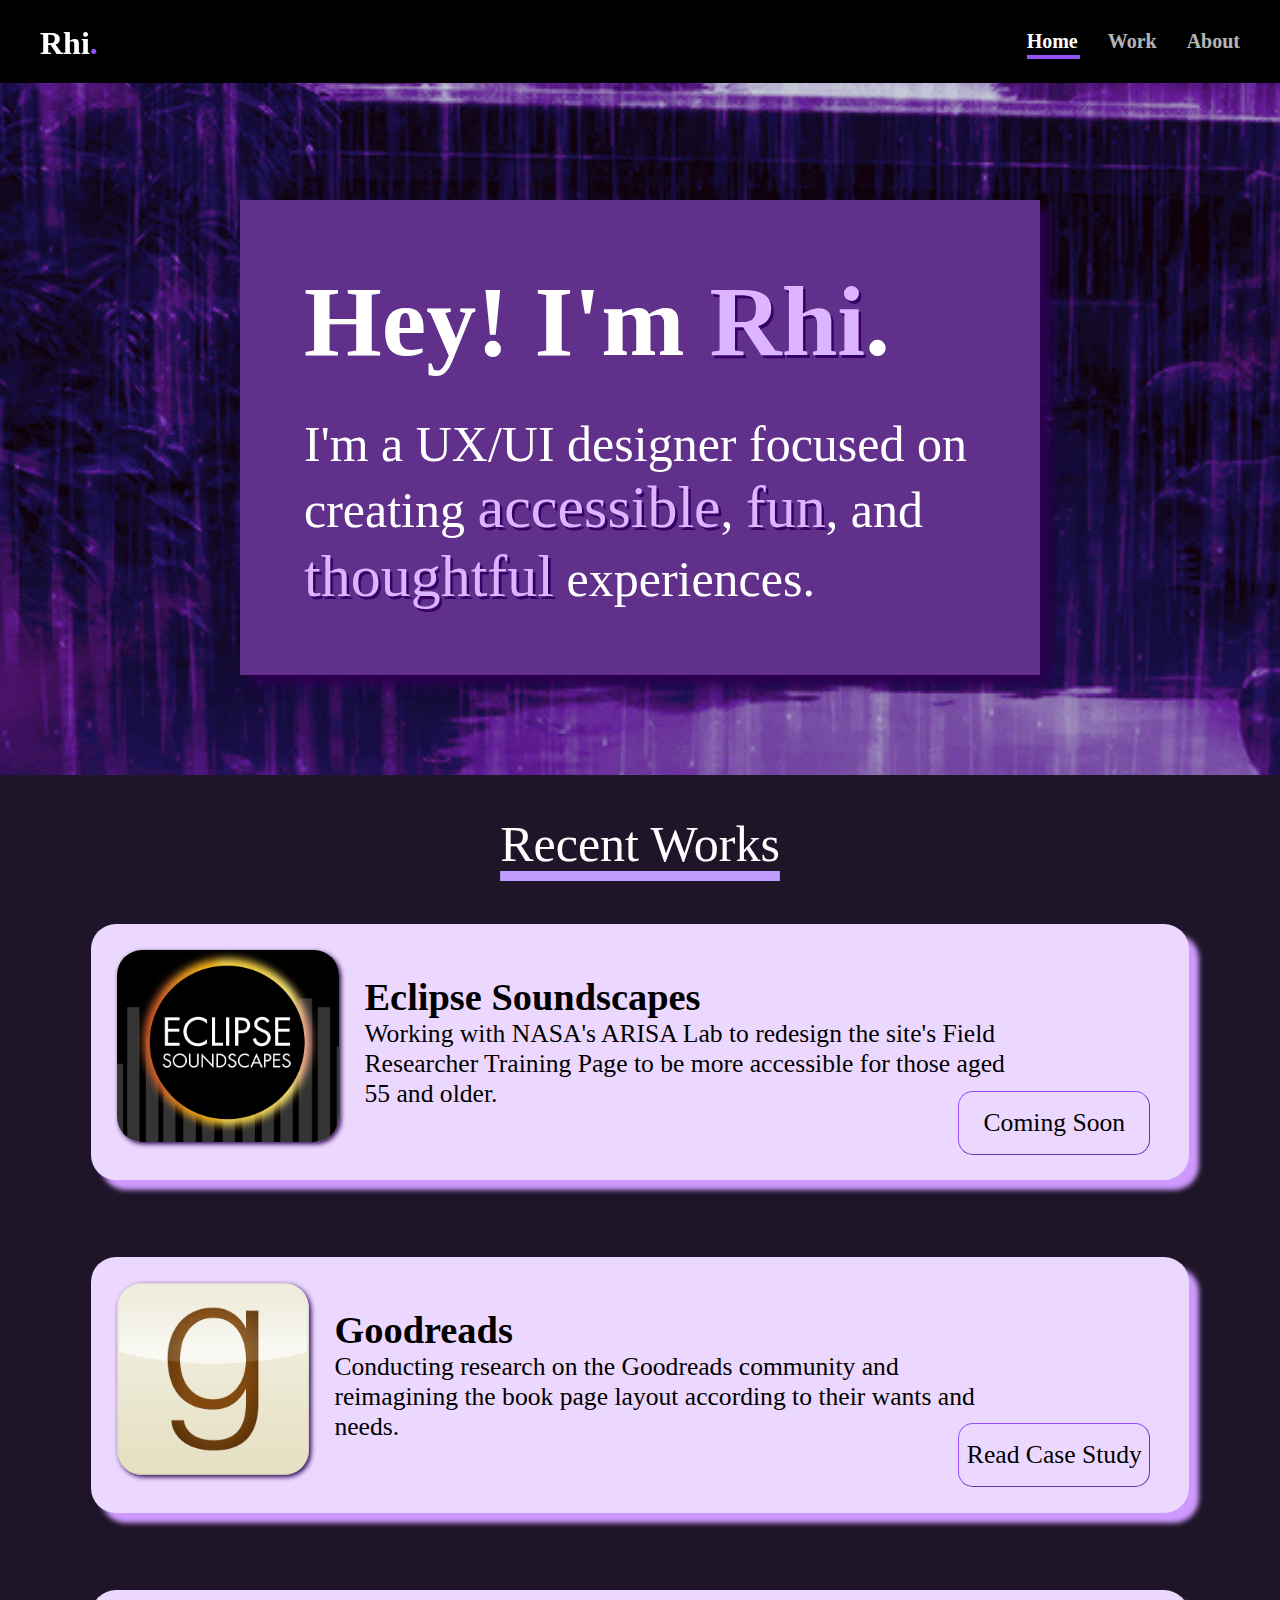
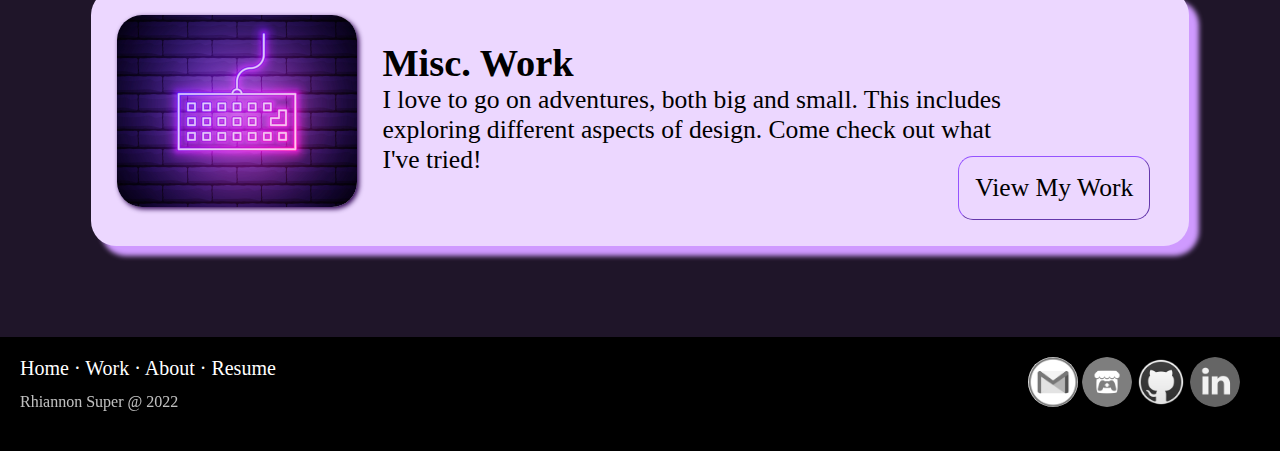
==== index.html @ 0e1d49bd "Added About Page and Details" ====
<!doctype html>
<html lang="en" dir="ltr">
  <head>
    <meta charset="utf-8">
    <meta name="viewport" content="width=device-width, initial-scale=1.0">
    <link rel="stylesheet" href="style.css">
    <title>Portfolio</title>
  </head>
    <!--Hi, I'm Rhi! This website is to be used as a portfolio for my work.-->
  <body>
    <div id="homePage">
      <div id="mainContainer">

        <!--Below is a navigation bar with a home page(index), a work page, and an about page.-->
        <nav class="navBar">
          <ul>
            <a class="navLink active" href= "index.html">Home</a>
            <a class="navLink fade-up" href = "work.html">Work</a>
            <a class="navLink fade-up" href = "about.html">About</a>
          </ul>
        </nav>

        <div id="headerSection">
          <h1><a href="index.html">Rhi<span>.</span></a></h1>
        </div>

        <div id="introductionSection">
          <div class="introBox">
            <h2>Hey! I'm <span>Rhi</span>.</h2>
            <br></br>
            <p1>I'm a UX/UI designer focused on creating <span>accessible</span>, <span>fun</span>, and <span>thoughtful</span> experiences.</p1>
          </div>
        </div>

        <div id="recentWorks">
          <p1>Recent Works</p1>
          <div class="grid-container">
            <div class="itemComingSoon">
              <img src="eclipseSoundscapesLogo.png" alt="Eclipse Soundscapes Logo">
              <div class="itemDescription">
                <H3>Eclipse Soundscapes</H3>
                <p>Working with NASA's ARISA Lab to redesign the site's Field Researcher Training Page to be more accessible for those aged 55 and older.</p>
                <br>
              </div>
              <a href="work.html"><button disabled>Coming Soon</button></a>
            </div>
            <div class="item">
              <img src="goodreadsLogo.png" alt="Goodreads Logo">
              <div class="itemDescription">
                <H3>Goodreads</H3>
                <p>Conducting research on the Goodreads community and reimagining the book page layout according to their wants and needs.</p>
                <br>
              </div>
              <a href="caseStudyGoodreads.html"><button>Read Case Study</button></a>
            </div>
            <div class="item">
              <img src="keyboard.jpg" alt="Purple neon sign image of a keyboard">
              <div class="itemDescription">
                <h3>Misc. Work</h3>
                <p>I love to go on adventures, both big and small. This includes exploring different aspects of design. Come check out what I've tried! </p>
                <br>
              </div>
              <a href="work.html"><button>View My Work</button></a>
            </div>
          </div>
        </div>
        <div id="footer">
          <div id="footerText">
            <p class="pageLinks">
              <a href="index.html">Home</a> &middot;
              <a href="work.html">Work</a> &middot;
              <a href="about.html">About</a> &middot;
              <a href="Super, Rhiannon Resume.pdf" target="_blank">Resume</a>
            </p>
            <br></br>
            <p4>Rhiannon Super @ 2022</p4>
          </div>
          <div id="socialLinks">
            <a href="mailto:Rhiannon.Super@Gmail.com" target="_blank"><img src="gmailLogo.png" alt"Gmail Logo"></a>
            <a href="https://itzbosco.itch.io/" target="_blank"><img src="itchLogo.png" alt"Itch.io Logo"></a>
            <a href="https://github.com/xxItzBoscoxx" target="_blank"><img src="githubLogo.png" alt"Github Logo"></a>
            <a href="https://www.linkedin.com/in/rhiannon-super/" target="_blank"><img src="linkedinLogo.png" alt"LinkedIn Logo"></a>
          </div>
        </div>
      </div>
    </div>
  </body>
</html>
---- style.css ----
*{
  margin:0;
  padding:0;
  box-sizing: border-box;
  color: white;
}

body, html, #homePage, #mainContainer{
  height: 100%
  width: 100%;
  padding: 0;
  margin: 0;
  display: block;
  overflow-x: hidden;
}

html{
  background-color: black;
}

#mainContainer{
  display: flex;
  flex-direction: column;
  min-height: 100vh;
}

#headerSection{
  z-index: 1;
  margin: 20px;
  padding-top:5px;
  padding-left: 20px;
  padding-right: 20px;
  position: fixed;
  text-align: center;
}

/*Initializes the navigation bar at top right of page.*/
.navBar{
  z-index: 1;
  display: inline-flex;
  justify-content: flex-end;
  margin:0px;
  padding:0px;
  background-color: black;
  overflow: hidden;
  position: fixed;
  top:0px;
  width:100%;
}

.navBar ul{
  display: inline-flex;
  margin: 0px;
  padding: 20px;
  overflow: hidden;
}

.navBar a{
  display: inline-flex;
  align-items: center;
  color: #f2f2f2;
  text-decoration: none;
  font-size: 20px;
}
.navBar a:hover{
  display: inline-flex;
}

.navBar a.active{
  display: inline-flex;
  flex-direction: row;
  align-items: flex-end;
  color: white;
}

/*Adds an underline to active tab on navigation bar.*/
.navLink{
  font-weight: bold;
  font-size: 14px;
  text-decoration: none;
  color: white;
  padding: 10px 0px;
  padding-right: 10px;
  margin: 0px 10px;
  display: inline-block;
  position: relative;
  opacity: .75;
}

.active{
  opacity:1;
}

.active::before {
  height: 4px;
  content: "";
  position: absolute;
  background-color: #9553FF;
  width: 88%;
  bottom: 4px;
  opacity: 1;
}

/*Adds a fade animation when hovering over inactive tabs.*/
.fade-up:hover {
  opacity: 1;
}

.fade-up::before {
  transition: 300ms;
  height: 4px;
  content: "";
  position: absolute;
  background-color: #C39CFF;
  width: 88%;
  bottom: 0px;
  opacity: 0;
}

.fade-up:hover::before {
  bottom: 4px;
  opacity: 1;
}

#introductionSection{
  display: inline-flex;
  width: 100%;
  align-self: center;
  justify-content: center;
  align-items: center;
  padding: 20px;
  padding-top: 200px;
  padding-bottom: 100px;
  background-image: url('bkgd.gif');
  background-repeat: repeat;
  background-size: cover;
  background-position: center;
}

.introBox{
  width: 70vw;
  height: auto;
  padding: 5vw;
  background-color: #60308B;
  box-shadow: 10px 10px 10px #2A004F;
  position: relative;
  max-width: 800px;
}

#recentWorks{
  padding: 40px;
  position:relative;
  background-color: #1F1529;
  text-align: center;
}

#recentWorks > p1{
  padding: 30px;
  text-decoration: underline;
  text-decoration-color: #C39CFF;
  text-decoration-style: solid;
  text-decoration-thickness: .75vw;
  text-underline-offset: 10px;
  text-align: center;
}

.grid-container{
  display: grid;
  grid-template-columns: minmax(auto, 1200px);
  grid-template-rows: repeat(3, 20vw);
  grid-gap: 6vw;
  padding: 4vw;
  justify-content: center;
  align-content: center;
  text-align: left;
}

.item{
  position: relative;
  display: flex;
  background-color: #ECD7FF;
  opacity: 1;
  padding: 2vw;
  border-radius: 25px;
  box-shadow: 10px 10px 5px #CF9AFF;
}

.itemComingSoon{
  position: relative;
  display: flex;
  background-color: #ECD7FF;
  opacity: 1;
  padding: 2vw;
  border-radius: 25px;
  box-shadow: 10px 10px 5px #CF9AFF;
}

.item > img{
  border-radius: 25px;
  box-shadow: 2px 2px 5px #2A004F;
  width: 20vw;
  height: 15vw;
  max-width: 350px;
  max-height: 300px;
}

.itemComingSoon > img{
  border-radius: 25px;
  box-shadow: 2px 2px 5px #2A004F;
  width: 20vw;
  height: 15vw;
  max-width: 350px;
  max-height: 300px;
}

.itemDescription{
  display: block;
  padding: 2vw;
}

.itemDescription > h3{
  font-size: min(3vw, 40px);
  color: black;
}

.itemDescription > p{
  font-size: min(2vw, 30px);
  color: black;
  padding-right: 10vw;
}
button {
  width: 15vw;
  height: auto;
  min-height: 5vw;
  max-width: 200px;
  background-color: #ECD7FF;
  border-radius: 15px;
  border-color: #9553FF;
  border-width: thin;
  color: black;
  cursor:pointer;
  position: absolute;
  bottom: 10%;
  left: 79%;
  font-family: serif;
  font-size: min(2vw,30px);
}

button:hover{
  background-color: #350064;
  color: white;
}

.itemComingSoon button{
  background-color: #ECD7FF;
  color: black;
  cursor:not-allowed;
}

#footer{
  width: 100%;
  height: auto;
  padding: 20px;
  margin-top: auto;
  text-align: center;
  background-color: black;
}

#socialLinks{
  float:right;
  padding-bottom: 20px;
  padding-right: 20px;
}

#socialLinks > a > img{
  width: 5vw;
  height: 5vw;
  filter:grayscale();
  border-radius: 50%;
  max-width: 50px;
  max-height: 50px;
}

#socialLinks > a > img:hover{
  filter:none;
}

#aboutContentContainer{
  display: flex;
  flex-direction: column;
  padding: 40px;
  padding-top: 150px;
}

#introToRhi{
  display: flex;
  flex-direction: row;
  margin-bottom: 20px;
  align-items: flex-start;
  text-align: justify;
}

#bioPhoto{
  display: flex;
  flex-direction: column;
  align-items: center;
  text-align: center;
}

#bioPhoto > img{
  width: 35vw;
  filter: grayscale();
  height: auto;
  margin-left: 20px;
  border-style: double;
  border-radius: 50%;
  border-color: #DCB4FF;
  border-width: thick;
}

#bioPhoto > img:hover{
  filter:none;
}

#bioPhoto > p:hover{
  color: #DCB4FF;
}

#biography{
  padding-right: 5vw;
  text-align: justify;
}

#personalBio > p{
  font-size: min(2vw, 30px);
  color: white;
}

#casualBio{
  display: flex;
  flex-direction: column;
  margin-top: 20px;
}

#biography{
  padding-left: 40px;
  padding-right: 40px;
  padding-bottom: 40px;
  background-color: #1F1529;
}

#casualBio > p1{
  padding: 30px;
  text-decoration: underline;
  text-decoration-color: #C39CFF;
  text-decoration-style: solid;
  text-decoration-thickness: .75vw;
  text-underline-offset: 10px;
  text-align: center;
}

#casualBio > p{
  font-size: min(2vw, 30px);
  color: white;
}

#casualBio a:hover{
  color: #DCB4FF;
  text-decoration: underline;
}

#footerText{
  float:left;
}

#footerText > p{
  float: left;
}

.pageLinks{
  font-size: 20px;
}

.pageLinks > a:hover{
    text-decoration: underline;
}

span{
  color: #9553FF;
}

a{
  text-decoration: none;
}

h2{
  font-size: min(8vw, 100px);
}

h3{
  font-size: min(4vw, 50px);
}

h2 span, h3 span{
  color: #DCB4FF;
  text-shadow: .2vw .2vw #360064;
}

p1{
  font-size: min(4vw, 50px);
}

p1 span{
  color: #DCB4FF;
  text-shadow: .2vw .2vw #360064;
  font-size: min(5vw, 60px);
}

p4{
  opacity: 75%;
  float: left;
}

#casualBio span{
  color: #DCB4FF;
  font-weight:bold;
  font-size: min(2vw, 30px);
  text-decoration: underline;
}
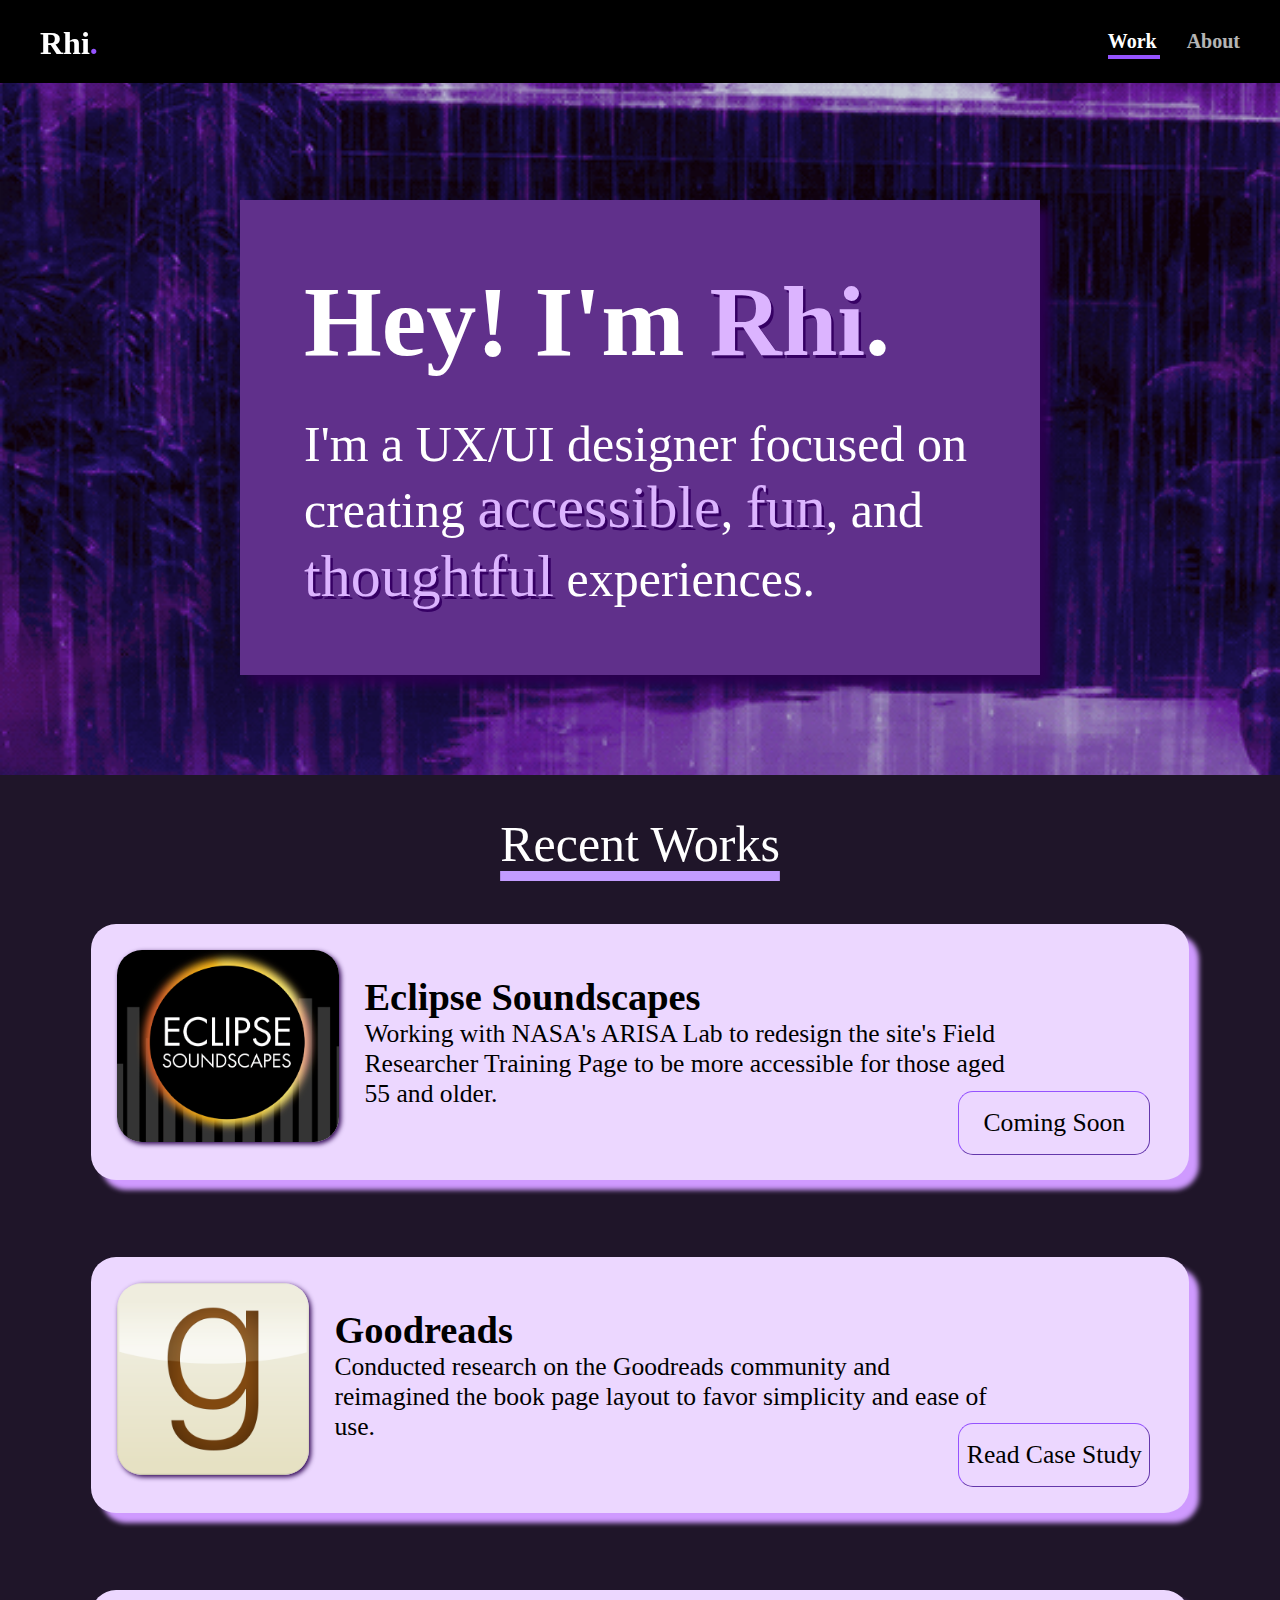
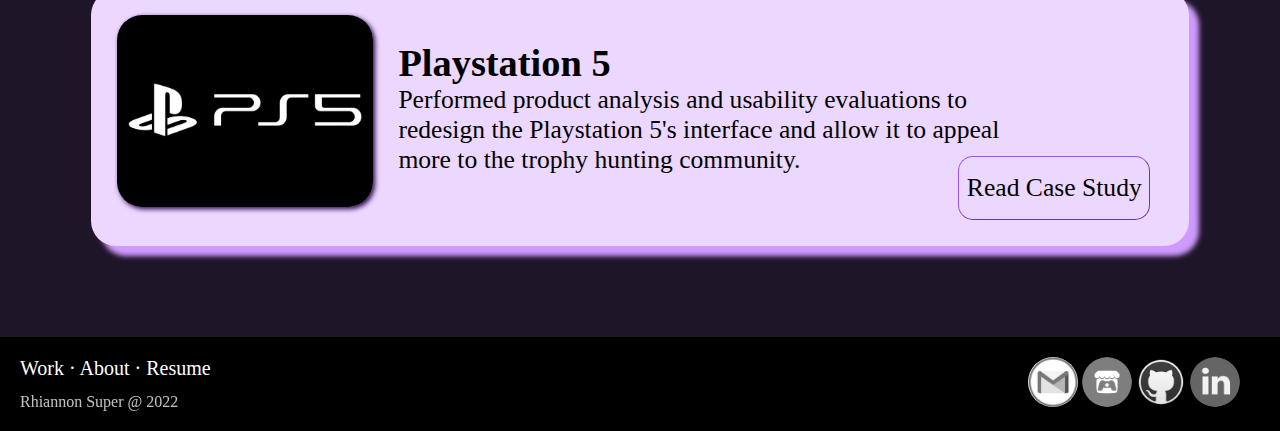
==== commit 7d31b797: "Added Playstation Case Study" ====
--- a/index.html
+++ b/index.html
@@ -14,8 +14,7 @@
         <!--Below is a navigation bar with a home page(index), a work page, and an about page.-->
         <nav class="navBar">
           <ul>
-            <a class="navLink active" href= "index.html">Home</a>
-            <a class="navLink fade-up" href = "work.html">Work</a>
+            <a class="navLink active" href= "index.html">Work</a>
             <a class="navLink fade-up" href = "about.html">About</a>
           </ul>
         </nav>
@@ -48,27 +47,27 @@
               <img src="goodreadsLogo.png" alt="Goodreads Logo">
               <div class="itemDescription">
                 <H3>Goodreads</H3>
-                <p>Conducting research on the Goodreads community and reimagining the book page layout according to their wants and needs.</p>
+                <p>Conducted research on the Goodreads community and reimagined the book page layout to favor simplicity and ease of use.</p>
                 <br>
               </div>
               <a href="caseStudyGoodreads.html"><button>Read Case Study</button></a>
             </div>
             <div class="item">
-              <img src="keyboard.jpg" alt="Purple neon sign image of a keyboard">
+              <img src="playstation5Logo.jpg" alt="Playstation Logo PS5">
               <div class="itemDescription">
-                <h3>Misc. Work</h3>
-                <p>I love to go on adventures, both big and small. This includes exploring different aspects of design. Come check out what I've tried! </p>
+                <h3>Playstation 5</h3>
+                <p>Performed product analysis and usability evaluations to redesign the Playstation 5's interface and allow it to appeal more to the trophy hunting community.</p>
                 <br>
               </div>
-              <a href="work.html"><button>View My Work</button></a>
+              <a href="caseStudyPlaystation5.html"><button>Read Case Study</button></a>
             </div>
+          </div>
           </div>
         </div>
         <div id="footer">
           <div id="footerText">
             <p class="pageLinks">
-              <a href="index.html">Home</a> &middot;
-              <a href="work.html">Work</a> &middot;
+              <a href="index.html">Work</a> &middot;
               <a href="about.html">About</a> &middot;
               <a href="Super, Rhiannon Resume.pdf" target="_blank">Resume</a>
             </p>
--- a/style.css
+++ b/style.css
@@ -120,6 +120,22 @@
 .fade-up:hover::before {
   bottom: 4px;
   opacity: 1;
+}
+
+#footerText{
+  float:left;
+}
+
+#footerText > p{
+  float: left;
+}
+
+.pageLinks{
+  font-size: 20px;
+}
+
+.pageLinks > a:hover{
+    text-decoration: underline;
 }
 
 #introductionSection{
@@ -320,15 +336,11 @@
 
 #bioPhoto > img:hover{
   filter:none;
+  transition: 300ms;
 }
 
 #bioPhoto > p:hover{
   color: #DCB4FF;
-}
-
-#biography{
-  padding-right: 5vw;
-  text-align: justify;
 }
 
 #personalBio > p{
@@ -347,6 +359,9 @@
   padding-right: 40px;
   padding-bottom: 40px;
   background-color: #1F1529;
+  text-align: justify;
+  margin-left: 40px;
+  margin-right: 40px;
 }
 
 #casualBio > p1{
@@ -369,20 +384,233 @@
   text-decoration: underline;
 }
 
-#footerText{
-  float:left;
-}
-
-#footerText > p{
-  float: left;
-}
-
-.pageLinks{
-  font-size: 20px;
-}
-
-.pageLinks > a:hover{
-    text-decoration: underline;
+#project{
+  display: flex;
+  flex-direction: column;
+  padding-top: 150px;
+  padding-left: 40px;
+  padding-right: 40px;
+}
+
+#projectName{
+  display: flex;
+  flex-direction: column;
+  align-items: center;
+  padding-right: 20px;
+  padding-left: 20px;
+}
+
+#projectThumbnails{
+  width: 25%;
+  display: flex;
+  flex-direction: row;
+  align-self: center;
+  justify-content: space-around;
+  padding-top: 40px;
+}
+
+#projectThumbnails > img{
+  width: 20vw;
+  height: auto;
+  padding-left: 2vw;
+  padding-right: 2vw;
+  padding-bottom: 40px;
+}
+
+#projectSectionHeader > p1{
+  padding: 30px;
+  text-decoration: underline;
+  text-decoration-color: #C39CFF;
+  text-decoration-style: solid;
+  text-decoration-thickness: .75vw;
+  text-underline-offset: 10px;
+  text-align: center;
+}
+
+#projectName > p, #projectOverview p, #projectOverviewDescription p, #projectOverviewDetails p, #projectDesignProcessResearch p, #projectDesignProcessResearch li, #projectDesignProcessCreating p, #projectDesignProcessCreating li, #projectDesignProcessBrainstorming p, #projectDesignProcessBrainstorming li, #projectNextSteps p, #projectReflection p{
+  font-size: min(2vw, 30px);
+  color: white;
+  text-align: justify;
+}
+
+#projectOverviewDetails p2, #projectNextSteps p2{
+  font-size: min(2vw, 30px);
+  color: #DCB4FF;
+}
+
+#projectOverview{
+  display: flex;
+  flex-direction: column;
+  align-items: center;
+  padding-top: 40px;
+  padding-left: 20px;
+  width: 100%;
+  background-color: #1F1529;
+}
+
+#projectSectionHeader{
+  padding-bottom: 40px;
+}
+
+#projectOverviewContent{
+  display: flex;
+  flex-direction: row;
+}
+
+#projectOverviewDescription{
+  width: 75%;
+  padding: 20px;
+  padding-top: 0px;
+  text-align: justify;
+}
+
+#projectOverviewDetails{
+  width: 20%;
+  padding: 20px;
+  padding-top: 0px;
+  padding-bottom: 40px;
+  text-align: left;
+}
+
+#projectDesignProcess{
+  display: flex;
+  flex-direction: column;
+  padding-top: 40px;
+  align-items: center;
+}
+
+#projectDesignProcessThumbnail > img{
+  width: 100%;
+  height: auto;
+  padding-bottom: 40px;
+}
+
+#projectDesignProcessEmpathize, #projectDesignProcessDefineAndIdeate, #projectDesignProcessPrototypeAndTest{
+  background-color: #1F1529;
+  padding: 40px;
+  width: 100%;
+}
+
+#projectDesignProcessEmpathize h1, #projectDesignProcessDefineAndIdeate h1, #projectDesignProcessPrototypeAndTest h1{
+  text-align: center;
+  font-size: min(4vw, 70px);
+  color: #DCB4FF;
+  text-shadow: .2vw .2vw #360064;
+}
+
+#projectDesignProcessResearch p2, #projectDesignProcessBrainstorming p2, #projectDesignProcessCreating p2, #beforeAndAfterContentContainer p2{
+  font-size: min(3vw, 50px);
+  color: white;
+}
+
+#projectDesignProcessResearch > img, #projectDesignProcessBrainstorming > img, #projectDesignProcessCreating > img{
+  width: 100%;
+  height: auto;
+  text-align: justify;
+  padding-bottom: 20px;
+}
+
+#beforeAndAfterContentContainer{
+  width: 100%;
+  text-align: left;
+}
+
+#finalPrototype, #beforeAndAfter{
+  width: 100%;
+  height: auto;
+  text-align: center;
+}
+
+#reflectionContent{
+  display: flex;
+  flex-direction: row;
+}
+
+#reflectionAndNextSteps{
+  display: flex;
+  flex-direction: column;
+  align-items: center;
+  padding-top: 40px;
+  padding-left: 20px;
+  width: 100%;
+  text-align: justify;
+  background-color: #1F1529;
+}
+
+#projectReflection{
+  width: 50%;
+  padding: 20px;
+  padding-top: 0px;
+}
+
+#projectNextSteps{
+  width: 40%;
+  padding-top: 0px;
+  padding-left: 40px;
+  padding-bottom: 40px;
+  text-align: justify;
+}
+
+#compare{
+  display: flex;
+  flex-direction: row;
+  padding-top: 20px;
+  padding-bottom: 20px;
+}
+
+#compareItem, #compareItem1, #compareItem2{
+  display: flex;
+  flex-direction: column;
+  text-align: left;
+  align-items: center;
+  align-content: center;
+  align-self: center;
+  justify-content: space-around;
+}
+
+#compareItem1, #compareItem2{
+  margin: 0;
+}
+
+#compareItem > img{
+  width: 75%;
+  height: auto;
+  padding-bottom: 20px;
+}
+
+#compareItem1 > img{
+  width: 75%;
+  height: auto;
+  padding-bottom: 20px;
+}
+
+#compareItem2 > img{
+  width: 100%;
+  height: auto;
+  padding-bottom: 20px;
+}
+
+#projectDesignProcessAdvertisement > video{
+  width: 100%;
+  height: auto;
+  padding-bottom: 20px;
+}
+
+#projectDesignProcessAdvertisement > img{
+  width: 100%;
+  height: auto;
+}
+
+iframe{
+  width: 100%;
+  height: 50vw;
+  padding-bottom: 20px;
+}
+
+embed{
+  width: 100%;
+  height: 100vw;
+  padding-bottom: 20px;
 }
 
 span{
@@ -391,6 +619,16 @@
 
 a{
   text-decoration: none;
+}
+
+ul{
+  list-style: none;
+}
+
+li::before {
+  content: "• ";
+  color: #DCB4FF;
+  padding: 20px;
 }
 
 h2{
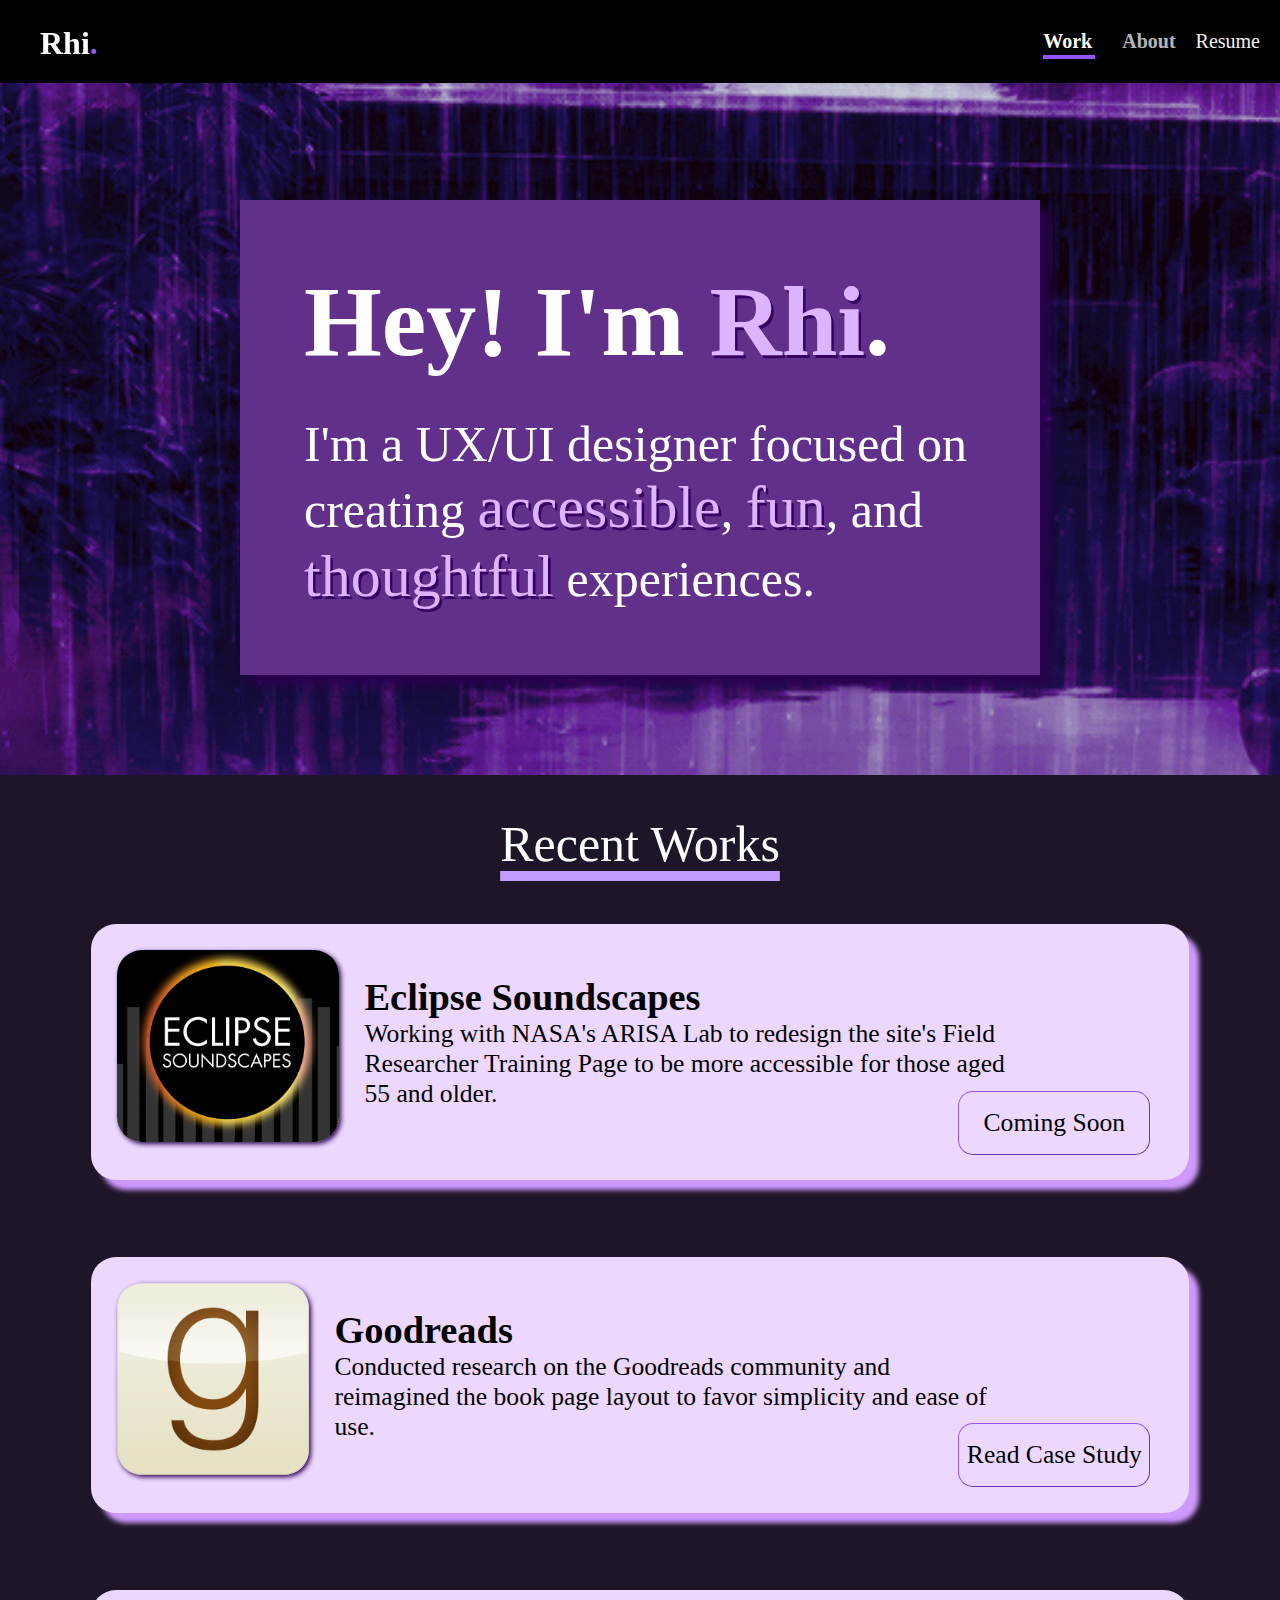
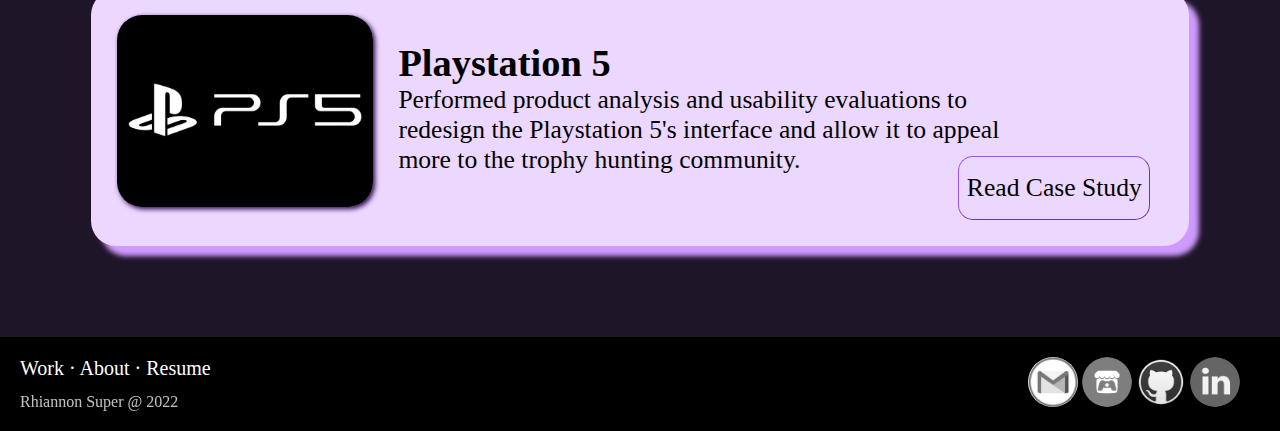
==== commit 5e00d97a: "Added Resume" ====
--- a/index.html
+++ b/index.html
@@ -16,6 +16,7 @@
           <ul>
             <a class="navLink active" href= "index.html">Work</a>
             <a class="navLink fade-up" href = "about.html">About</a>
+            <a href="http://www.rhiannonsuper.com/Super_Resume.pdf">Resume</a>
           </ul>
         </nav>
 
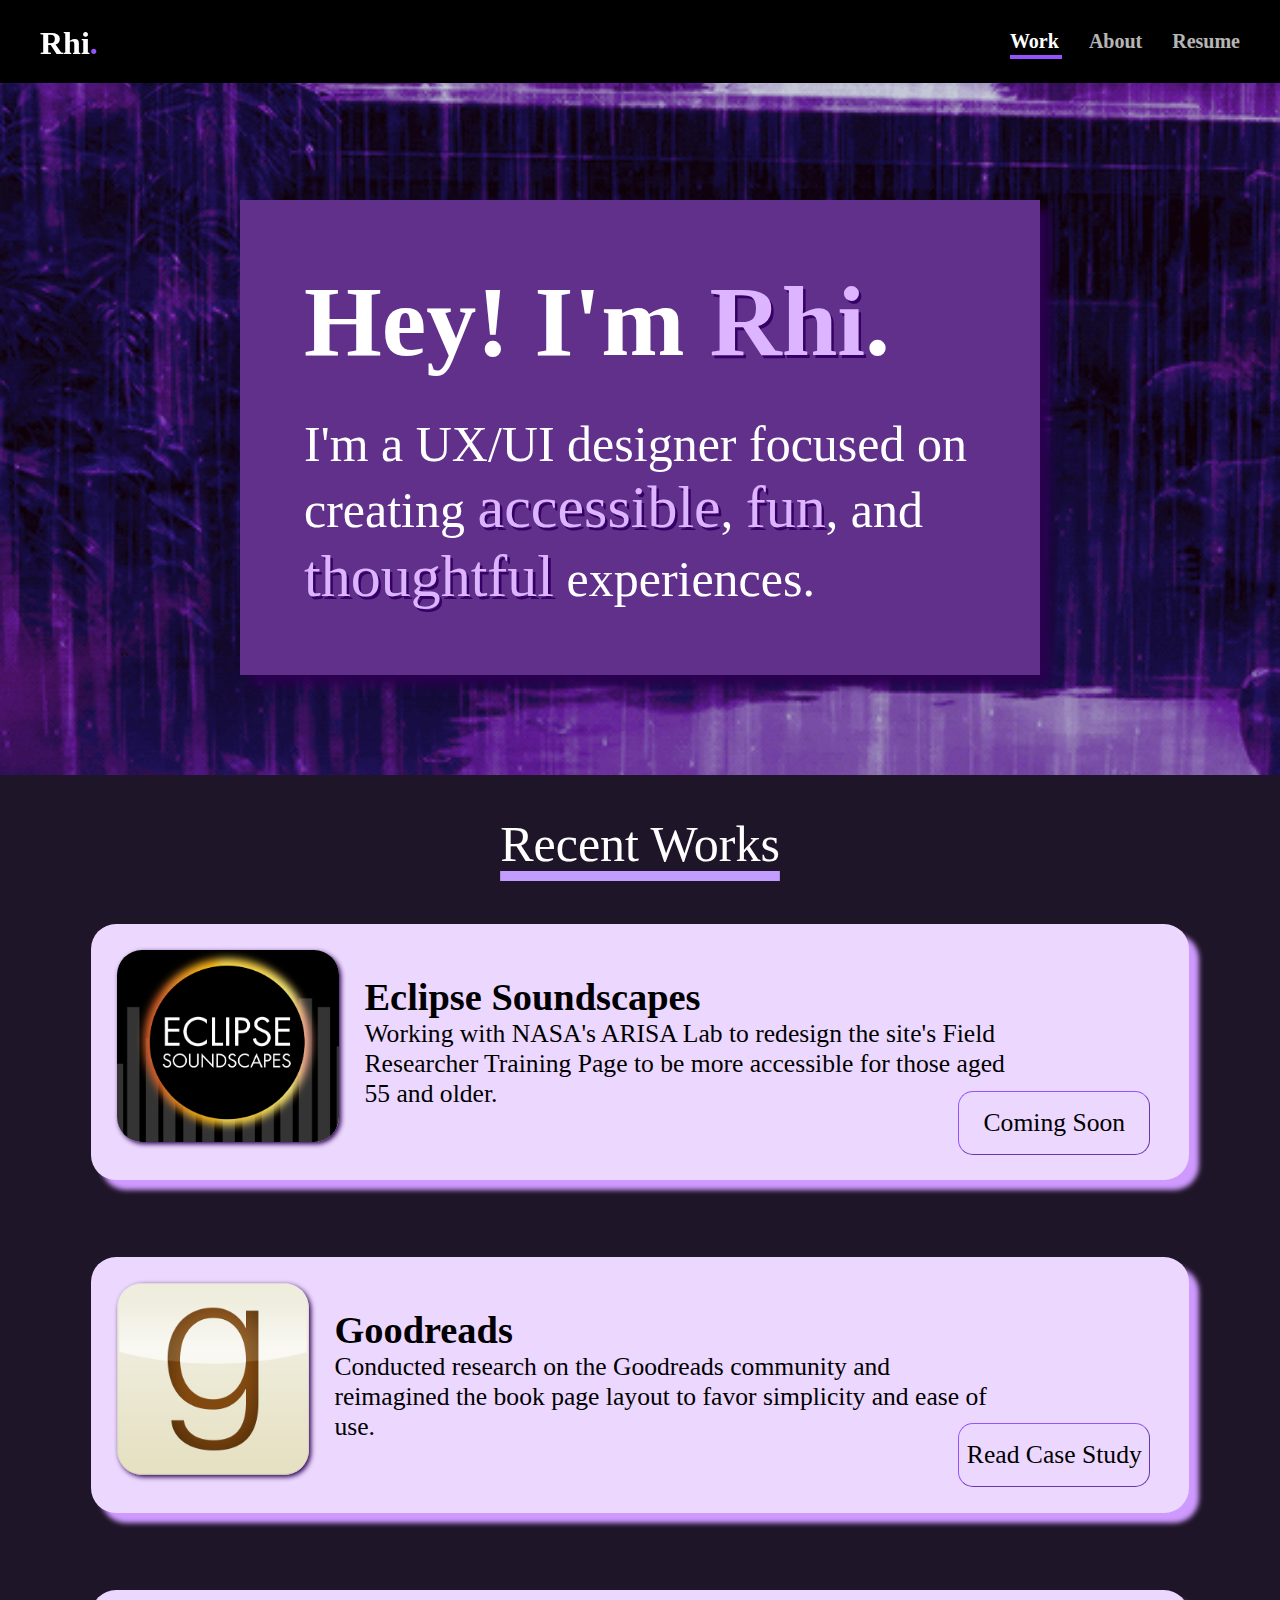
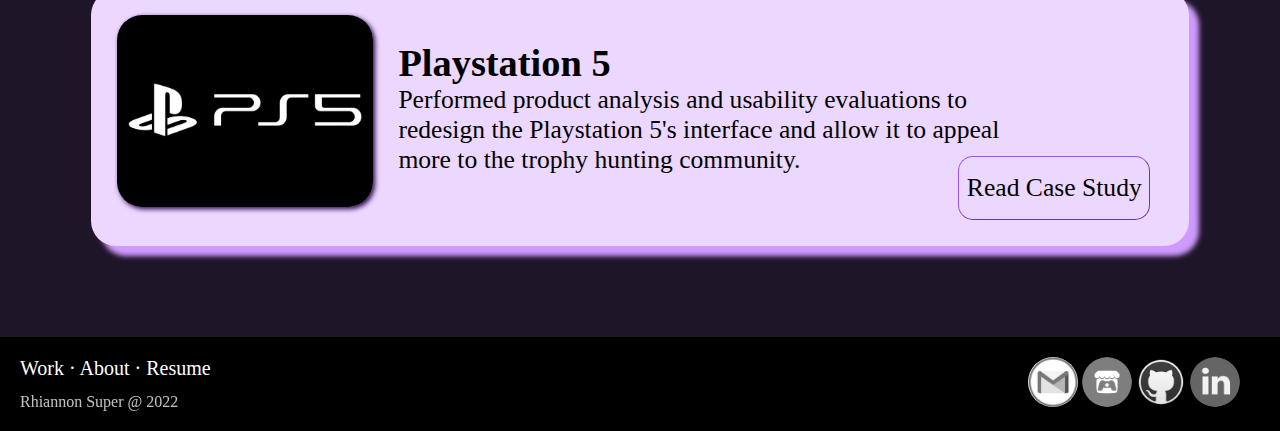
==== commit b156c496: "Edited Resume Link" ====
--- a/index.html
+++ b/index.html
@@ -16,7 +16,7 @@
           <ul>
             <a class="navLink active" href= "index.html">Work</a>
             <a class="navLink fade-up" href = "about.html">About</a>
-            <a href="http://www.rhiannonsuper.com/Super_Resume.pdf">Resume</a>
+            <a class="navLink fade-up" href="http://www.rhiannonsuper.com/Super_Resume.pdf">Resume</a>
           </ul>
         </nav>
 
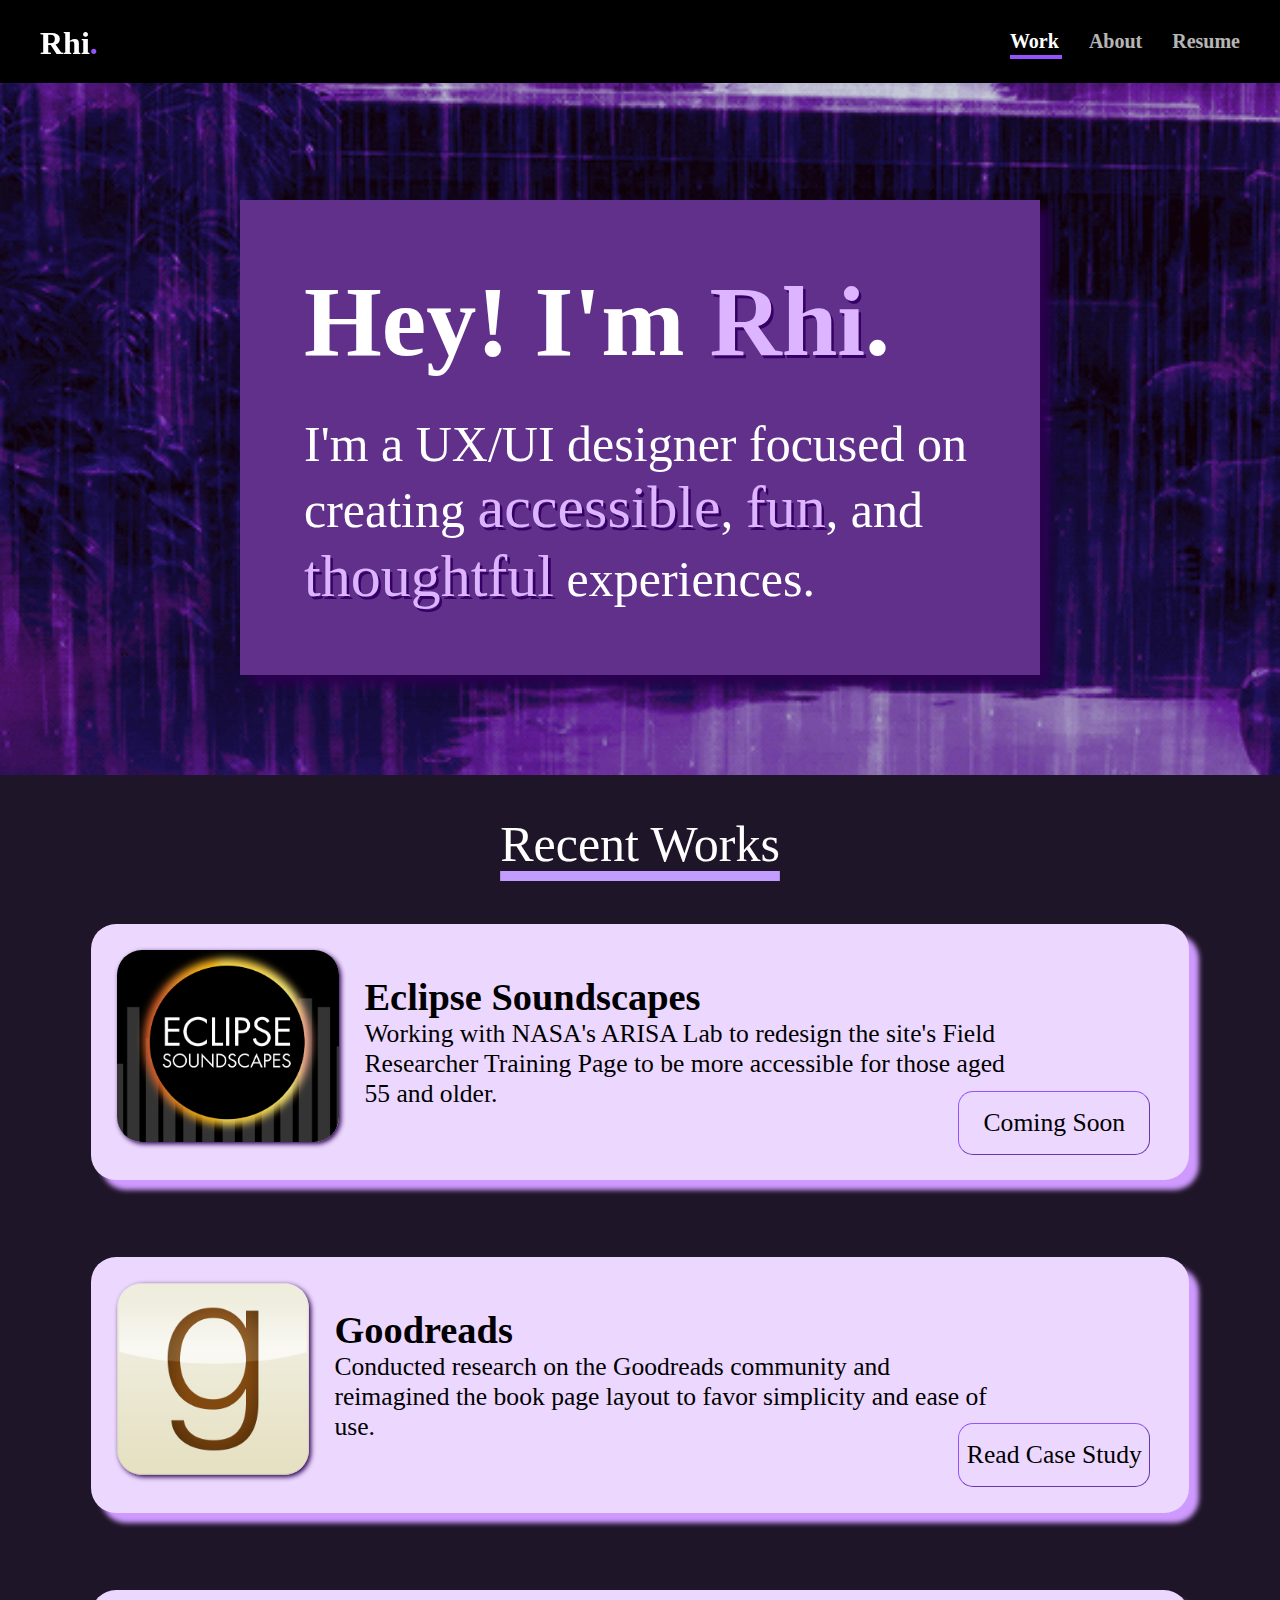
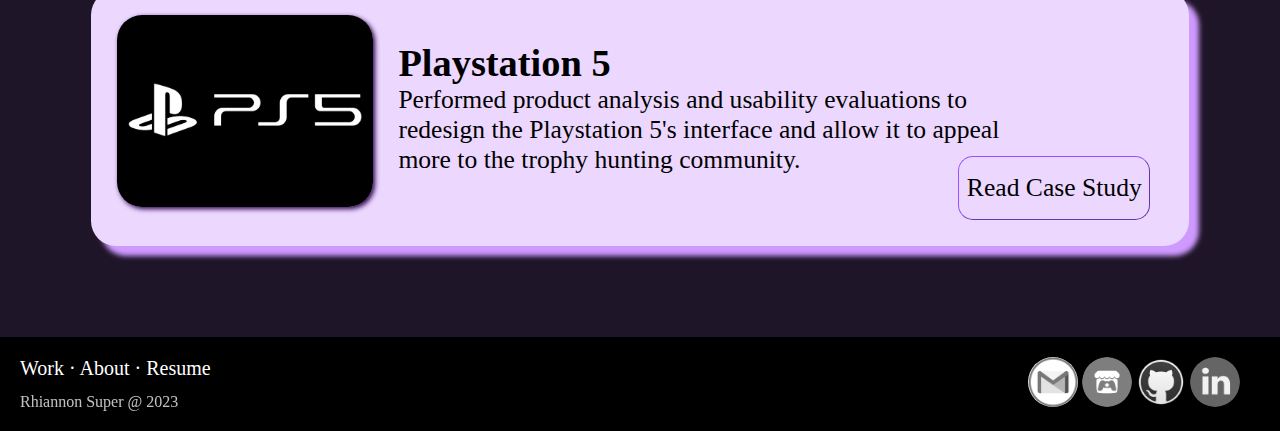
==== commit 483fed9f: "Updated Resume Links" ====
--- a/index.html
+++ b/index.html
@@ -16,7 +16,7 @@
           <ul>
             <a class="navLink active" href= "index.html">Work</a>
             <a class="navLink fade-up" href = "about.html">About</a>
-            <a class="navLink fade-up" href="http://www.rhiannonsuper.com/Super_Resume.pdf">Resume</a>
+            <a class="navLink fade-up" href="Super_Resume.pdf">Resume</a>
           </ul>
         </nav>
 
@@ -70,10 +70,10 @@
             <p class="pageLinks">
               <a href="index.html">Work</a> &middot;
               <a href="about.html">About</a> &middot;
-              <a href="Super, Rhiannon Resume.pdf" target="_blank">Resume</a>
+              <a href="Super_Resume.pdf" target="_blank">Resume</a>
             </p>
             <br></br>
-            <p4>Rhiannon Super @ 2022</p4>
+            <p4>Rhiannon Super @ 2023</p4>
           </div>
           <div id="socialLinks">
             <a href="mailto:Rhiannon.Super@Gmail.com" target="_blank"><img src="gmailLogo.png" alt"Gmail Logo"></a>
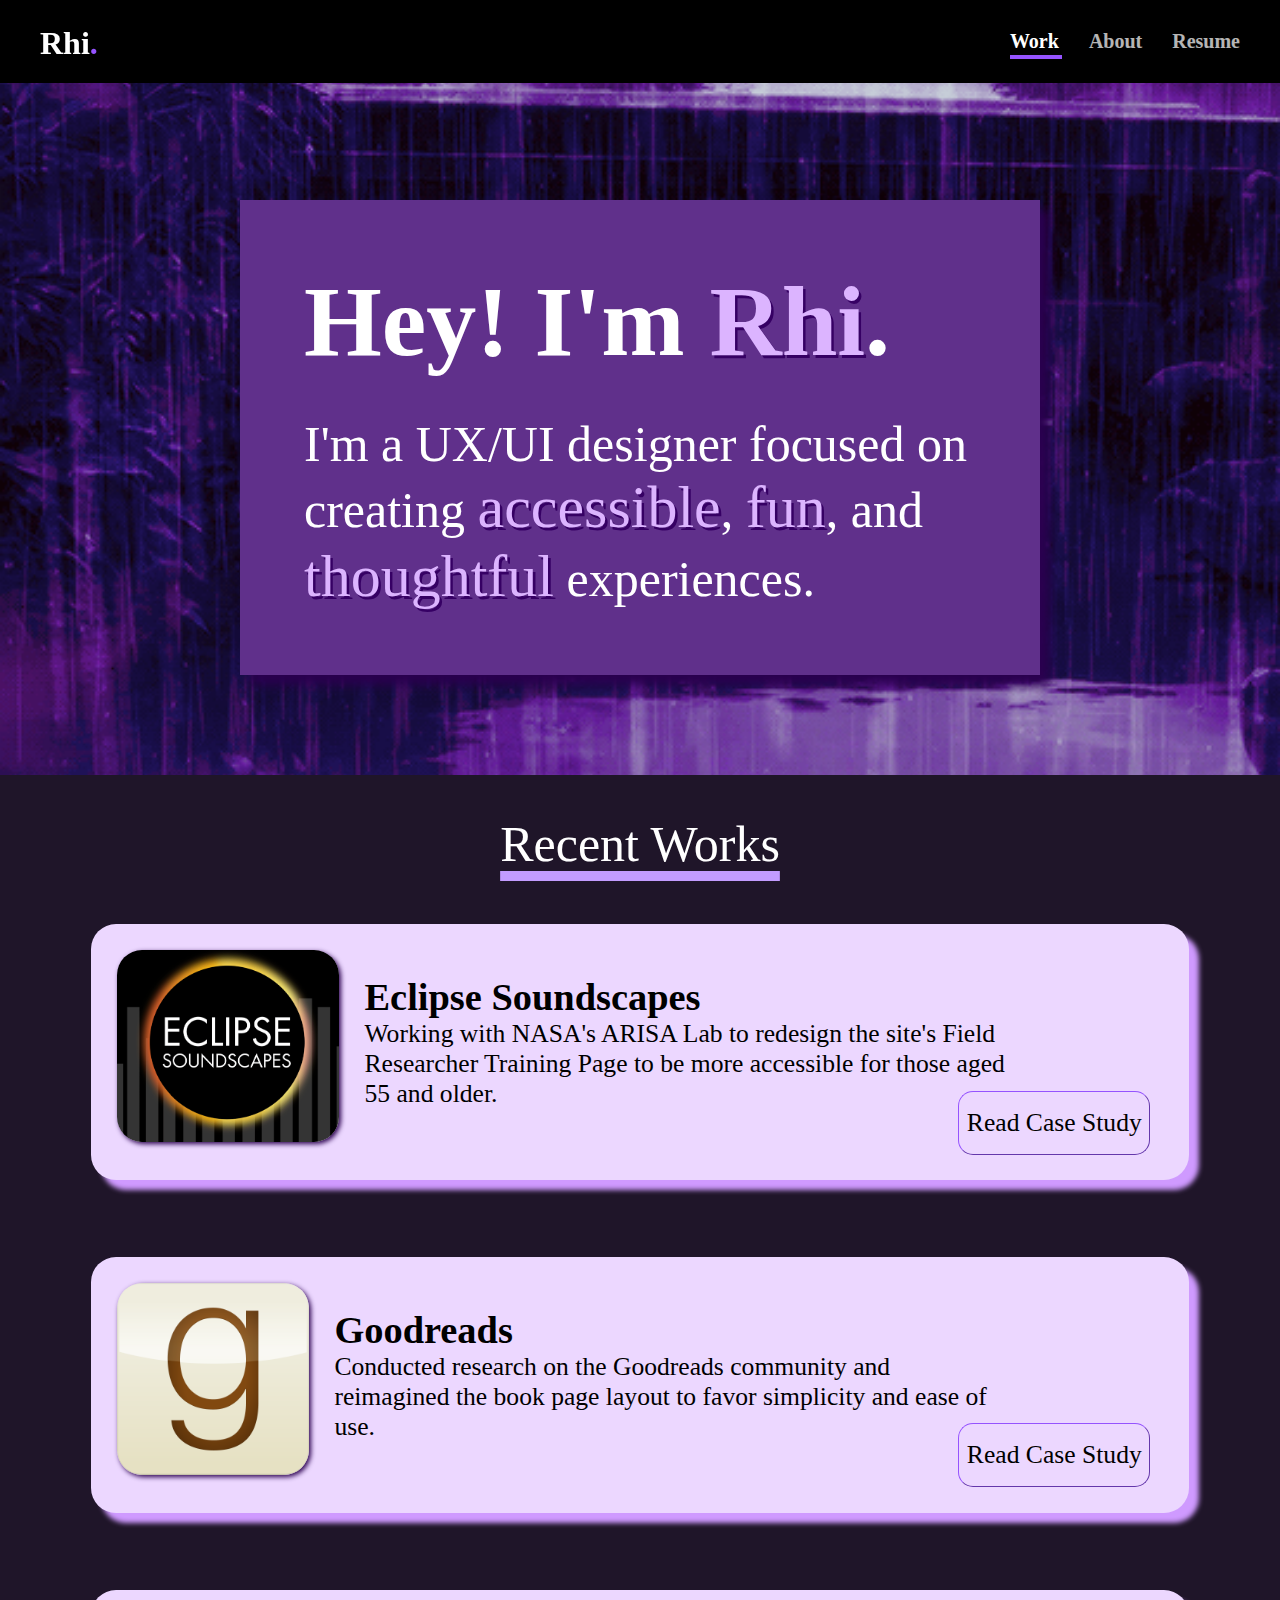
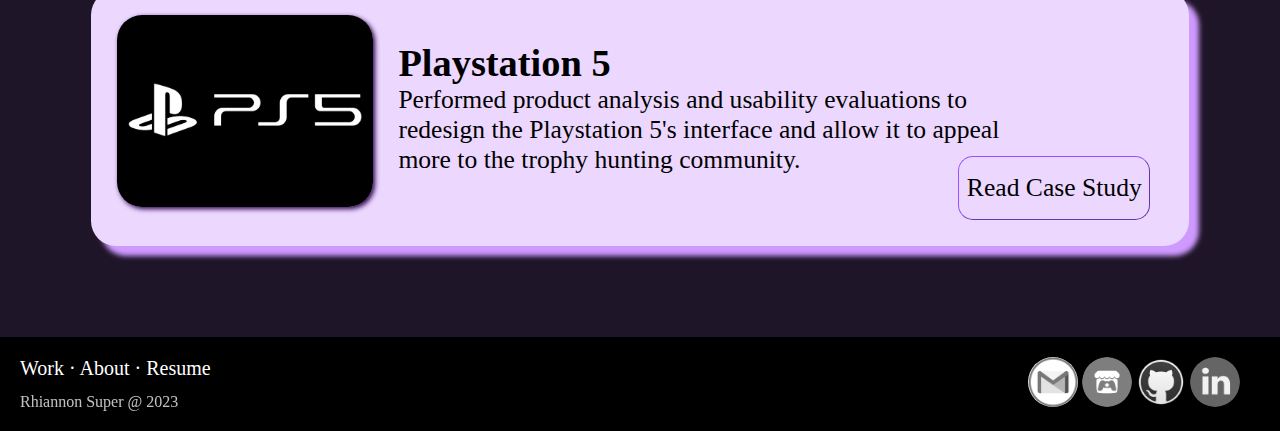
==== commit 91a94cb2: "Added Page for Eclipse Soundscapes" ====
--- a/index.html
+++ b/index.html
@@ -42,7 +42,7 @@
                 <p>Working with NASA's ARISA Lab to redesign the site's Field Researcher Training Page to be more accessible for those aged 55 and older.</p>
                 <br>
               </div>
-              <a href="work.html"><button disabled>Coming Soon</button></a>
+              <a href="caseStudyEclipseSoundscapes.html"><button>Read Case Study</button></a>
             </div>
             <div class="item">
               <img src="goodreadsLogo.png" alt="Goodreads Logo">
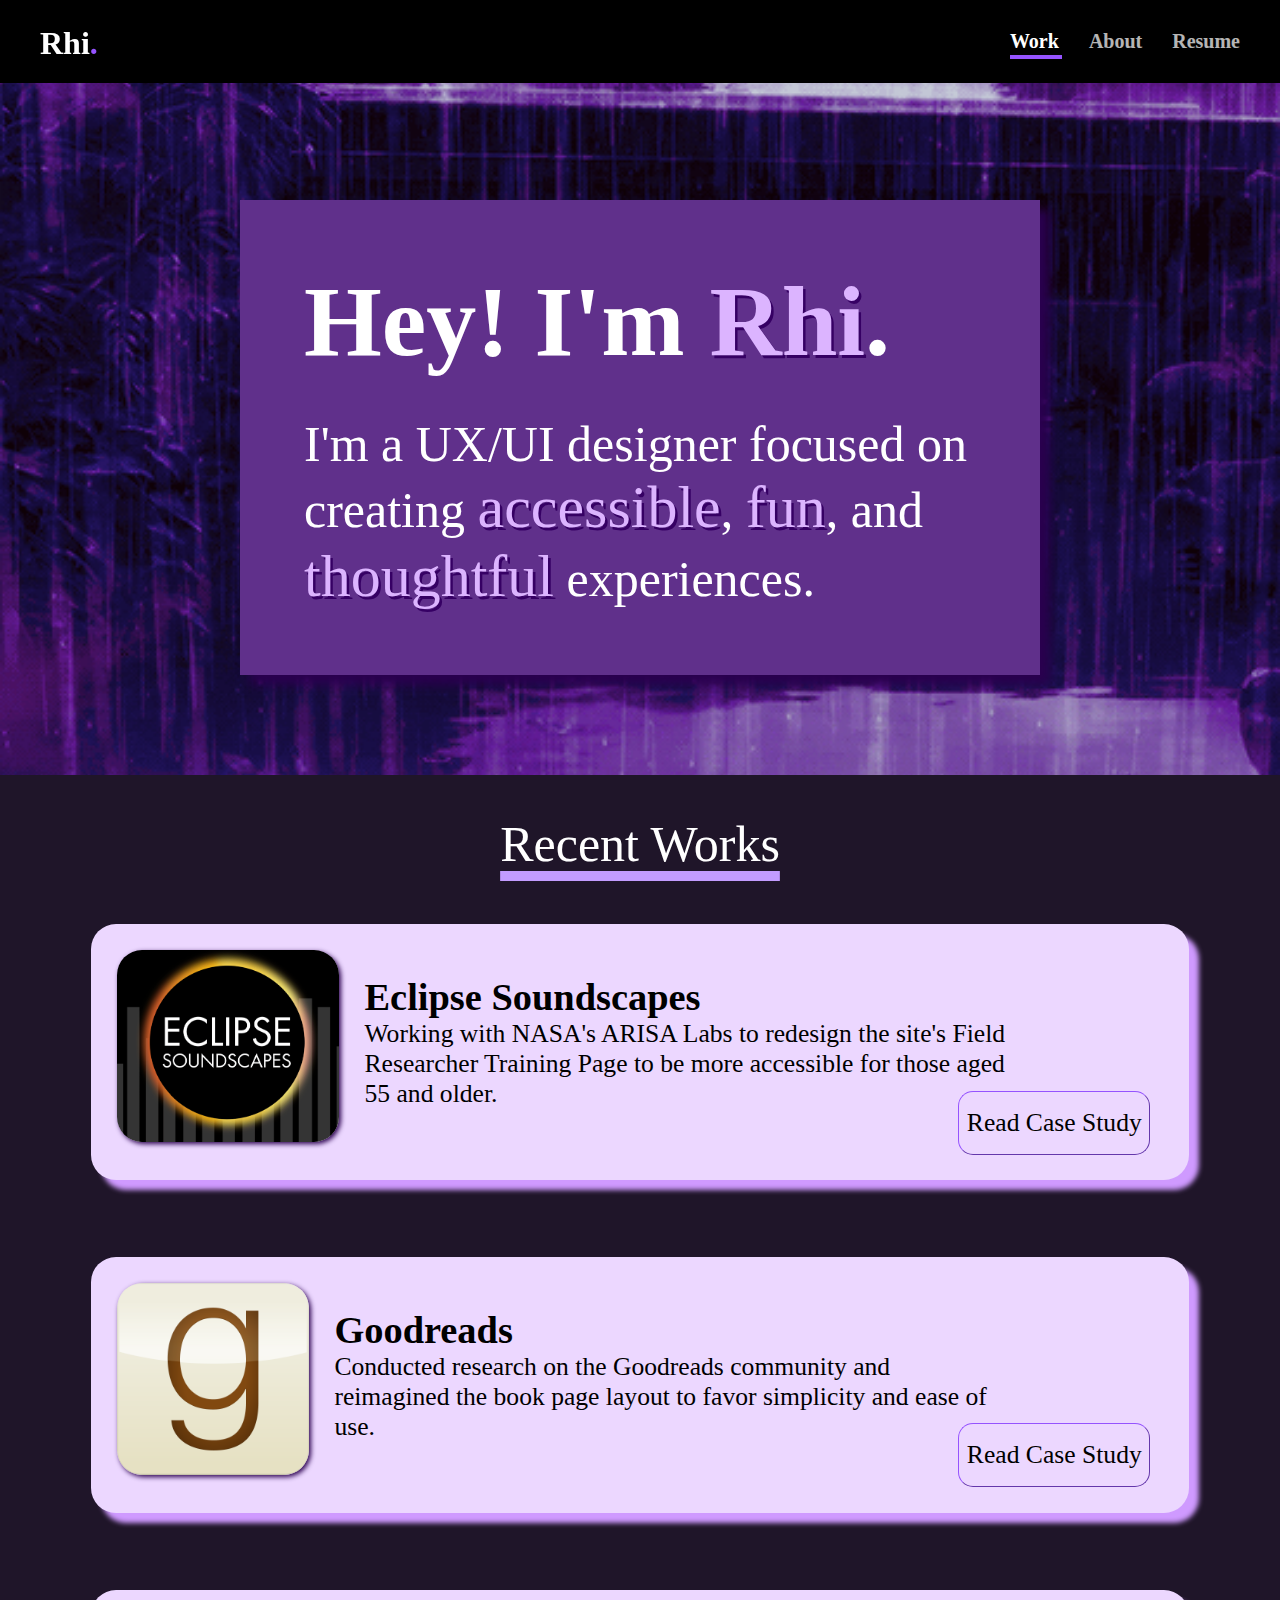
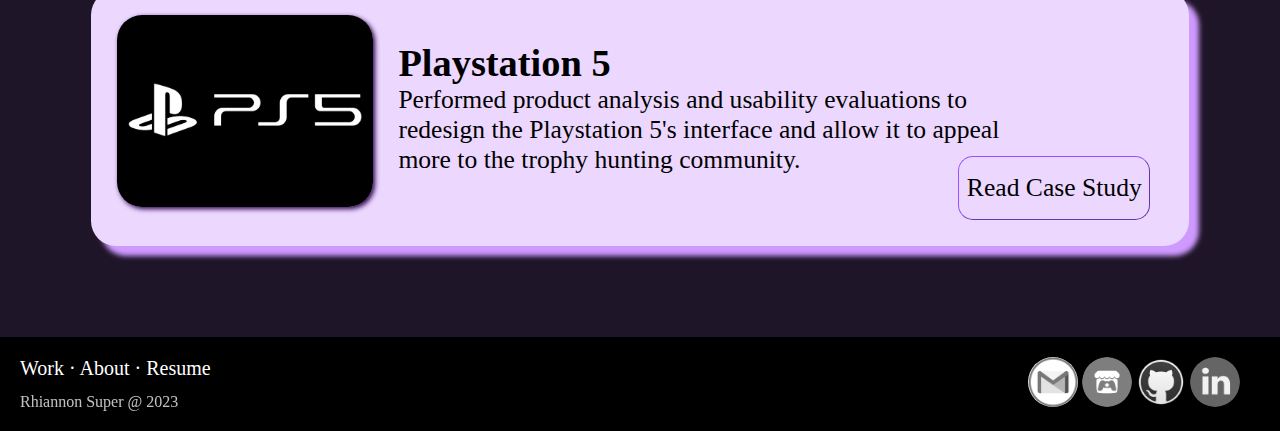
==== commit 51369043: "Eclipse Overview Added" ====
--- a/index.html
+++ b/index.html
@@ -35,11 +35,11 @@
         <div id="recentWorks">
           <p1>Recent Works</p1>
           <div class="grid-container">
-            <div class="itemComingSoon">
+            <div class="item">
               <img src="eclipseSoundscapesLogo.png" alt="Eclipse Soundscapes Logo">
               <div class="itemDescription">
                 <H3>Eclipse Soundscapes</H3>
-                <p>Working with NASA's ARISA Lab to redesign the site's Field Researcher Training Page to be more accessible for those aged 55 and older.</p>
+                <p>Working with NASA's ARISA Labs to redesign the site's Field Researcher Training Page to be more accessible for those aged 55 and older.</p>
                 <br>
               </div>
               <a href="caseStudyEclipseSoundscapes.html"><button>Read Case Study</button></a>
--- a/style.css
+++ b/style.css
@@ -409,7 +409,24 @@
   padding-top: 40px;
 }
 
+#projectThumbnailsVert{
+  width: 25%;
+  display: flex;
+  flex-direction: row;
+  align-self: center;
+  justify-content: space-around;
+  padding-top: 40px;
+}
+
 #projectThumbnails > img{
+  width: 30vw;
+  height: auto;
+  padding-left: 2vw;
+  padding-right: 2vw;
+  padding-bottom: 40px;
+}
+
+#projectThumbnailsVert > img{
   width: 20vw;
   height: auto;
   padding-left: 2vw;
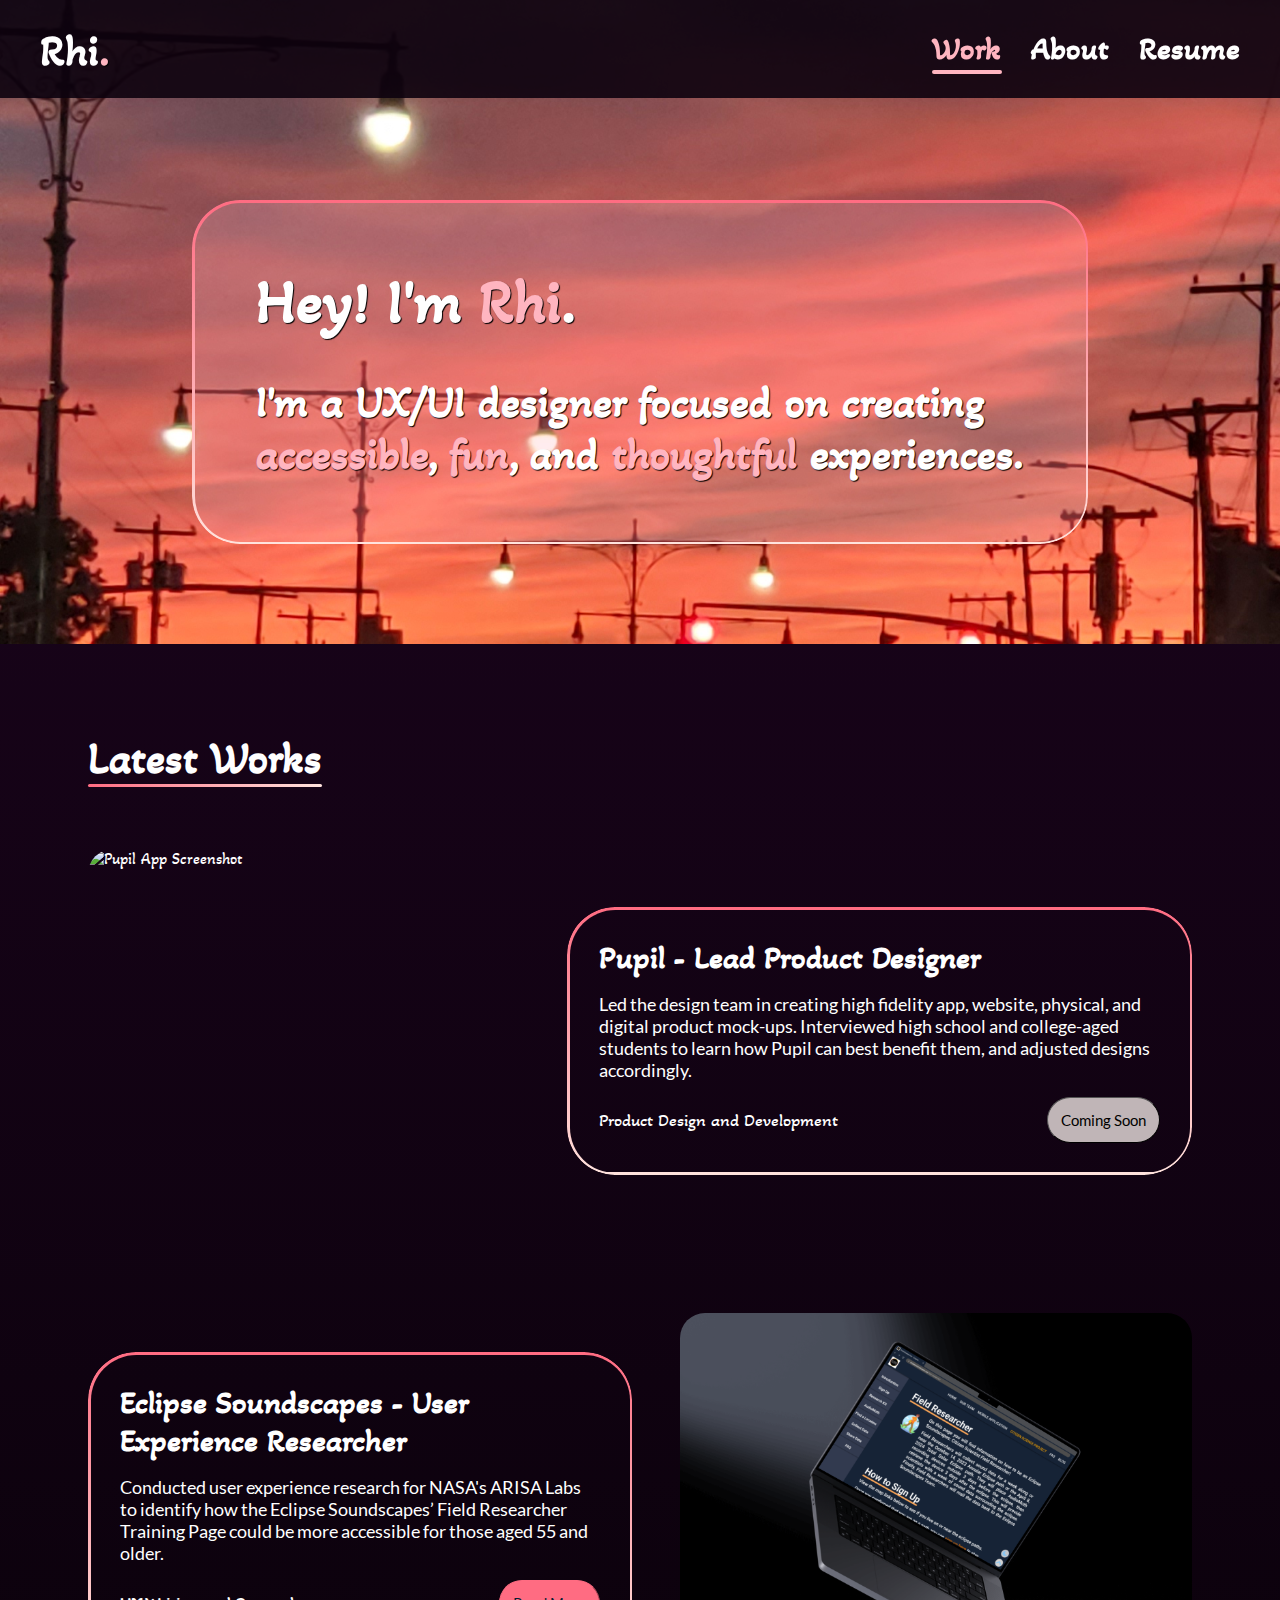
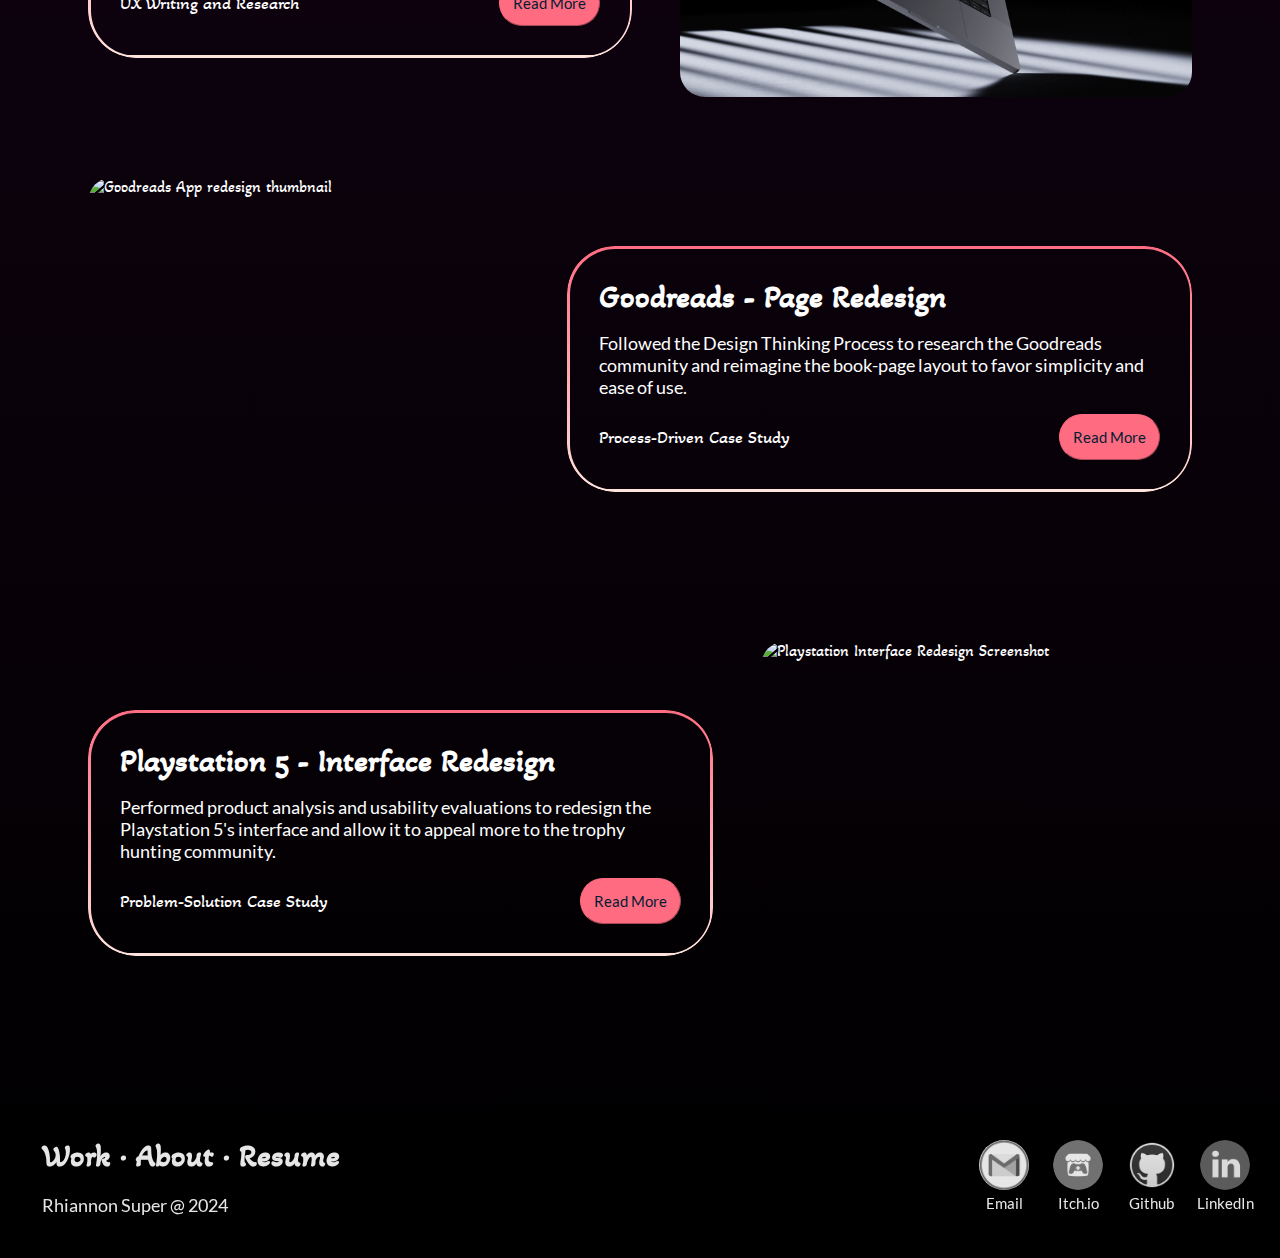
==== commit 50ae8f25: "Updated Portfolio 2024" ====
--- a/index.html
+++ b/index.html
@@ -21,65 +21,91 @@
         </nav>
 
         <div id="headerSection">
-          <h1><a href="index.html">Rhi<span>.</span></a></h1>
+          <h2><a href="index.html">Rhi<span>.</span></a></h2>
         </div>
 
         <div id="introductionSection">
           <div class="introBox">
-            <h2>Hey! I'm <span>Rhi</span>.</h2>
+            <h1>Hey! I'm <span>Rhi</span>.</h1>
             <br></br>
-            <p1>I'm a UX/UI designer focused on creating <span>accessible</span>, <span>fun</span>, and <span>thoughtful</span> experiences.</p1>
+            <h2>I'm a UX/UI designer focused on creating <span>accessible</span>, <span>fun</span>, and <span>thoughtful</span> experiences.</h2>
           </div>
         </div>
 
         <div id="recentWorks">
-          <p1>Recent Works</p1>
+          <h2 class="underline">Latest Works</h2>
+          <br></br><br>
           <div class="grid-container">
-            <div class="item">
-              <img src="eclipseSoundscapesLogo.png" alt="Eclipse Soundscapes Logo">
+            <div class="itemComingSoon">
+              <img src="pupilThumbnail.png" alt="Pupil App Screenshot">
               <div class="itemDescription">
-                <H3>Eclipse Soundscapes</H3>
-                <p>Working with NASA's ARISA Labs to redesign the site's Field Researcher Training Page to be more accessible for those aged 55 and older.</p>
-                <br>
+                <h3>Pupil - Lead Product Designer</h3>
+                <p>Led the design team in creating high fidelity app, website, physical, and digital product mock-ups. Interviewed high school and college-aged students to learn how Pupil can best benefit them, and adjusted designs accordingly.</p>
+                <div class="itemInformation">
+                  <p2>Product Design and Development</p2>
+                  <a><button>Coming Soon</button></a>
+                </div>
               </div>
-              <a href="caseStudyEclipseSoundscapes.html"><button>Read Case Study</button></a>
+            </div>
+            <div class="itemInverse">
+              <div class="itemDescription">
+                <h3>Eclipse Soundscapes - User Experience Researcher</h3>
+                <p>Conducted user experience research for NASA's ARISA Labs to identify how the Eclipse Soundscapes’ Field Researcher Training Page could be more accessible for those aged 55 and older.</p>
+                <div class="itemInformation">
+                  <p2>UX Writing and Research</p2>
+                  <a href="caseStudyEclipseSoundscapes.html"><button>Read More</button></a>
+                </div>
+              </div>
+              <img src="eclipseThumbnail.png" alt="Eclipse Soundscapes website design thumbnail">
             </div>
             <div class="item">
-              <img src="goodreadsLogo.png" alt="Goodreads Logo">
+              <img src="goodreadsThumbnail.png" alt="Goodreads App redesign thumbnail">
               <div class="itemDescription">
-                <H3>Goodreads</H3>
-                <p>Conducted research on the Goodreads community and reimagined the book page layout to favor simplicity and ease of use.</p>
-                <br>
+                <H3>Goodreads - Page Redesign</H3>
+                <p>Followed the Design Thinking Process to research the Goodreads community and reimagine the book-page layout to favor simplicity and ease of use.</p>
+                <div class="itemInformation">
+                  <p2>Process-Driven Case Study</p2>
+                  <a href="caseStudyGoodreads.html"><button>Read More</button></a>
+                </div>
               </div>
-              <a href="caseStudyGoodreads.html"><button>Read Case Study</button></a>
             </div>
-            <div class="item">
-              <img src="playstation5Logo.jpg" alt="Playstation Logo PS5">
+            <div class="itemInverse">
               <div class="itemDescription">
-                <h3>Playstation 5</h3>
+                <h3>Playstation 5 - Interface Redesign</h3>
                 <p>Performed product analysis and usability evaluations to redesign the Playstation 5's interface and allow it to appeal more to the trophy hunting community.</p>
-                <br>
+                <div class="itemInformation">
+                  <p2>Problem-Solution Case Study</p2>
+                  <a href="caseStudyPlaystation5.html"><button>Read More</button></a>
+                </div>
               </div>
-              <a href="caseStudyPlaystation5.html"><button>Read Case Study</button></a>
+              <img src="playstationThumbnail.png" alt="Playstation Interface Redesign Screenshot">
             </div>
           </div>
           </div>
         </div>
         <div id="footer">
           <div id="footerText">
-            <p class="pageLinks">
+            <h3 class="pageLinks">
               <a href="index.html">Work</a> &middot;
               <a href="about.html">About</a> &middot;
               <a href="Super_Resume.pdf" target="_blank">Resume</a>
-            </p>
-            <br></br>
-            <p4>Rhiannon Super @ 2023</p4>
+            </h3>
+            <br>
+            <p>Rhiannon Super @ 2024</p>
           </div>
           <div id="socialLinks">
-            <a href="mailto:Rhiannon.Super@Gmail.com" target="_blank"><img src="gmailLogo.png" alt"Gmail Logo"></a>
-            <a href="https://itzbosco.itch.io/" target="_blank"><img src="itchLogo.png" alt"Itch.io Logo"></a>
-            <a href="https://github.com/xxItzBoscoxx" target="_blank"><img src="githubLogo.png" alt"Github Logo"></a>
-            <a href="https://www.linkedin.com/in/rhiannon-super/" target="_blank"><img src="linkedinLogo.png" alt"LinkedIn Logo"></a>
+            <div id="link">
+              <a href="mailto:Rhiannon.Super@Gmail.com" target="_blank"><img src="gmailLogo.png" alt"Gmail Logo"><p4>Email</p4></a>
+            </div>
+            <div id="link">
+              <a href="https://itzbosco.itch.io/" target="_blank"><img src="itchLogo.png" alt"Itch.io Logo"><p4>Itch.io</p4></a>
+            </div>
+            <div id="link">
+              <a href="https://github.com/xxItzBoscoxx" target="_blank"><img src="githubLogo.png" alt"Github Logo"><p4>Github</p4></a>
+            </div>
+            <div id="link">
+              <a href="https://www.linkedin.com/in/rhiannon-super/" target="_blank"><img src="linkedinLogo.png" alt"LinkedIn Logo"><p4>LinkedIn</p4></a>
+            </div>
           </div>
         </div>
       </div>
--- a/style.css
+++ b/style.css
@@ -1,8 +1,22 @@
+@font-face {
+  font-family: 'AkayaTelivigala';
+  src: url('AkayaTelivigala-Regular.ttf') format('truetype');
+  font-weight: normal;
+  font-style: normal;
+}
+@font-face {
+  font-family: 'Lato';
+  src: url('Lato-Regular.ttf') format('truetype');
+  font-weight: normal;
+  font-style: normal;
+}
+
 *{
   margin:0;
   padding:0;
   box-sizing: border-box;
   color: white;
+  font-family: AkayaTelivigala;
 }
 
 body, html, #homePage, #mainContainer{
@@ -16,607 +30,1837 @@
 
 html{
   background-color: black;
-}
-
-#mainContainer{
-  display: flex;
-  flex-direction: column;
-  min-height: 100vh;
-}
-
-#headerSection{
-  z-index: 1;
-  margin: 20px;
-  padding-top:5px;
-  padding-left: 20px;
-  padding-right: 20px;
-  position: fixed;
-  text-align: center;
-}
-
-/*Initializes the navigation bar at top right of page.*/
-.navBar{
-  z-index: 1;
-  display: inline-flex;
-  justify-content: flex-end;
-  margin:0px;
-  padding:0px;
-  background-color: black;
-  overflow: hidden;
-  position: fixed;
-  top:0px;
-  width:100%;
-}
-
-.navBar ul{
-  display: inline-flex;
-  margin: 0px;
-  padding: 20px;
-  overflow: hidden;
-}
-
-.navBar a{
-  display: inline-flex;
-  align-items: center;
-  color: #f2f2f2;
-  text-decoration: none;
-  font-size: 20px;
-}
-.navBar a:hover{
-  display: inline-flex;
-}
-
-.navBar a.active{
-  display: inline-flex;
-  flex-direction: row;
-  align-items: flex-end;
-  color: white;
-}
-
-/*Adds an underline to active tab on navigation bar.*/
-.navLink{
-  font-weight: bold;
-  font-size: 14px;
-  text-decoration: none;
-  color: white;
-  padding: 10px 0px;
-  padding-right: 10px;
-  margin: 0px 10px;
-  display: inline-block;
-  position: relative;
-  opacity: .75;
-}
-
-.active{
-  opacity:1;
-}
-
-.active::before {
-  height: 4px;
-  content: "";
-  position: absolute;
-  background-color: #9553FF;
-  width: 88%;
-  bottom: 4px;
-  opacity: 1;
-}
-
-/*Adds a fade animation when hovering over inactive tabs.*/
-.fade-up:hover {
-  opacity: 1;
-}
-
-.fade-up::before {
-  transition: 300ms;
-  height: 4px;
-  content: "";
-  position: absolute;
-  background-color: #C39CFF;
-  width: 88%;
-  bottom: 0px;
-  opacity: 0;
-}
-
-.fade-up:hover::before {
-  bottom: 4px;
-  opacity: 1;
-}
-
-#footerText{
-  float:left;
-}
-
-#footerText > p{
-  float: left;
-}
-
-.pageLinks{
-  font-size: 20px;
-}
-
-.pageLinks > a:hover{
+  background-image: linear-gradient(#1D041F, black);
+  scroll-behavior: smooth;
+  scroll-padding-top: 108px;
+  /* background-image: linear-gradient(#080416, #363041); */
+}
+
+/* For Mobile */
+@media (max-width: 500px){
+  #mainContainer{
+    display: flex;
+    flex-direction: column;
+    min-height: 100vh;
+  }
+
+  #headerSection{
+    z-index: 1;
+    margin: 20px;
+    padding-top:5px;
+    padding-left: 20px;
+    padding-right: 20px;
+    position: fixed;
+    text-align: center;
+  }
+
+  /*Initializes the navigation bar at top right of page.*/
+  .navBar{
+    z-index: 1;
+    display: inline-flex;
+    justify-content: flex-end;
+    margin:0px;
+    padding:0px;
+    background-color: rgba(13, 2, 14, .9);
+    overflow: hidden;
+    position: fixed;
+    top:0px;
+    width:100%;
+    height: auto;
+  }
+
+  .navBar ul{
+    display: inline-flex;
+    margin: 0px;
+    padding: 20px;
+    overflow: hidden;
+  }
+
+  .navBar a{
+    display: inline-flex;
+    align-items: center;
+    align-content: center;
+    color: white;
+    text-decoration: none;
+    font-size: min(4vw,32px);
+  }
+  .navBar a:hover{
+    display: inline-flex;
+  }
+
+  .navBar a.active{
+    display: inline-flex;
+    flex-direction: row;
+    align-items: flex-end;
+    color: #FFB5C0;
+  }
+
+  /*Adds an underline to active tab on navigation bar.*/
+  .navLink{
+    font-weight: bold;
+    font-size: 14px;
+    text-decoration: none;
+    color: white;
+    padding: 10px 0px;
+    padding-right: 10px;
+    margin: 0px 10px;
+    display: inline-block;
+    position: relative;
+  }
+
+  .active{
+    opacity:1;
+  }
+
+  .active::before {
+    height: 4px;
+    content: "";
+    position: absolute;
+    background-color: #FFB5C0;
+    width: 88%;
+    bottom: 4px;
+    border-radius: 50px;
+    opacity: 1;
+  }
+
+  /*Adds a fade animation when hovering over inactive tabs.*/
+  .fade-up:hover {
+    opacity: 1;
+  }
+
+  .fade-up::before {
+    transition: 300ms;
+    height: 4px;
+    content: "";
+    position: absolute;
+    background-color: #FFB5C0;
+    width: 88%;
+    bottom: 0px;
+    border-radius: 50px;
+    opacity: 0;
+  }
+
+  .fade-up:hover::before {
+    bottom: 4px;
+    opacity: 1;
+  }
+
+  /*Initializes the navigation bar at top right of page.*/
+  .sideNavBar{
+    z-index: 1;
+    display: inline-flex;
+    justify-content: center;
+    margin:0px;
+    padding:0px;
+    padding-top: 108px;
+    background-color: rgba(13, 2, 14, 1);
+    overflow: hidden;
+    position: fixed;
+    top:0px;
+    left:0px;
+    width: min(14vw, 250px);
+    height:100%;
+  }
+
+  .sideNavBar ul{
+    display: inline-flex;
+    flex-direction: column;
+    margin: 0px;
+    padding: 0px;
+    overflow: hidden;
+  }
+
+  .sideNavBar a{
+    display: inline-flex;
+    align-items: center;
+    align-content: center;
+    color: white;
+    text-decoration: none;
+    font-size: min(2vw,24px);
+  }
+  .sideNavBar a:hover{
+    display: inline-flex;
+  }
+
+  .sideNavBar a.active{
+    display: inline-flex;
+    flex-direction: row;
+    align-items: flex-end;
+    color: #FFB5C0;
+  }
+
+  /*Adds an underline to active tab on navigation bar.*/
+  .sideNavLink{
+    font-weight: bold;
+    font-size: 14px;
+    text-decoration: none;
+    color: white;
+    padding: 10px 0px;
+    padding-left: 5px;
+    padding-right: 10px;
+    margin: 0px 10px;
+    display: inline-block;
+    position: relative;
+  }
+
+  .active{
+    opacity:1;
+  }
+
+  .active::before {
+    height: 4px;
+    content: "";
+    position: absolute;
+    background-color: #FFB5C0;
+    width: 88%;
+    bottom: 4px;
+    border-radius: 50px;
+    opacity: 1;
+  }
+
+  /*Adds a fade animation when hovering over inactive tabs.*/
+  .fade-up:hover {
+    opacity: 1;
+  }
+
+  .fade-up::before {
+    transition: 300ms;
+    height: 4px;
+    content: "";
+    position: absolute;
+    background-color: #FFB5C0;
+    width: 88%;
+    bottom: 0px;
+    border-radius: 50px;
+    opacity: 0;
+  }
+
+  .fade-up:hover::before {
+    bottom: 4px;
+    opacity: 1;
+  }
+
+  #footerText{
+    float:left;
+  }
+
+  #footerText > p{
+    float: left;
+  }
+
+  .pageLinks{
+    /* font-size: 20px; */
+  }
+
+  .pageLinks > a:hover{
+      color: #FFB5C0;
+      text-decoration: underline;
+  }
+
+  #introductionSection{
+    display: inline-flex;
+    width: 100%;
+    align-self: center;
+    justify-content: center;
+    align-items: center;
+    padding: 20px;
+    padding-top: 200px;
+    padding-bottom: 100px;
+    /* background-image: url('bkgd.gif'); */
+    background-image: url('sunsetImage.jpg');
+    background-repeat: repeat;
+    background-size: cover;
+    background-position: center;
+  }
+
+  .introBox {
+    width: 70vw;
+    height: auto;
+    padding: 5vw;
+    position: relative;
+    display: inline-block;
+    /* background: rgb(255, 181, 192, .25); */
+    background: rgb(0,0,0,.75);
+    border-radius: 48px;
+    text-shadow: .1vw .1vw 1px Black;
+  }
+
+  .introBox::before {
+    content: "";
+    position: absolute;
+    inset: 0;
+    border-radius: 48px;
+    padding: 2.5px; /* control the border thickness */
+    background: linear-gradient(#FF6C82, #FFE3DD);
+    -webkit-mask:
+      linear-gradient(#fff 0 0) content-box,
+      linear-gradient(#fff 0 0);
+    -webkit-mask-composite: xor;
+            mask-composite: exclude;
+    pointer-events: none;
+  }
+
+  #recentWorks{
+    padding: 24px;
+    position:relative;
+    /* background-color: #1F1529; */
+    text-align: left;
+    margin: 24px;
+  }
+
+  .grid-container{
+    display: flex;
+    padding-top: 24px;
+    height: auto;
+    width: 100%;
+    flex-direction: column;
+    justify-content: center;
+    align-items: flex-start;
+    gap: 42px;
+    align-self: stretch;
+  }
+
+  .item, .itemComingSoon{
+    display: flex;
+    flex-direction: column;
+    justify-content: space-between;
+    align-items: center;
+    gap: 24px;
+    align-self: stretch;
+  }
+
+  .itemInverse{
+    display: flex;
+    flex-direction: column-reverse;
+    justify-content: space-between;
+    align-items: center;
+    gap: 24px;
+    align-self: stretch;
+  }
+
+
+  .item > img, .itemInverse > img, .itemComingSoon > img{
+    border-radius: 25px;
+    /* box-shadow: 1px 1px 4px #FFB5C0;; */
+    width: 45vw;
+    height: 40vw;
+    /* max-width: 350px;
+    max-height: 300px; */
+  }
+
+  .itemDescription{
+    width: 70vw;
+    height: auto;
+    padding: 5vw;
+    position: relative;
+    display: inline-block;
+    border-radius: 48px;
+    /* display: block;
+    padding: 2vw; */
+    display: flex;
+    flex-direction: column;
+    align-items: flex-start;
+    gap: 16px;
+    /* align-self: stretch; */
+  }
+
+  .itemDescription::before {
+    content: "";
+    position: absolute;
+    inset: 0;
+    border-radius: 48px;
+    padding: 2.5px; /* control the border thickness */
+    background: linear-gradient(#FF6C82, #FFE3DD);
+    -webkit-mask:
+      linear-gradient(#fff 0 0) content-box,
+      linear-gradient(#fff 0 0);
+    -webkit-mask-composite: xor;
+            mask-composite: exclude;
+    pointer-events: none;
+  }
+
+  .itemInformation{
+    display: flex;
+    justify-content: space-between;
+    align-items: center;
+    align-self: stretch;
+  }
+
+  button {
+    width: auto;
+    height: auto;
+    /* min-height: 5vw;
+    max-height: 16px; */
+    /* max-width: 200px; */
+    padding: 1vw;
+    background-color: #FF6C82;
+    border-radius: 48px;
+    border-color: #FF6C82;
+    border-width: thin;
+    color: #041D33;
+    cursor:pointer;
+    position: relative;
+    font-family: Lato;
+    font-size: min(2vw, 15px);
+  }
+
+  button:hover{
+    background-color: #EB445D;
+    color: #041D33;
+  }
+
+  .itemComingSoon button{
+    background-color:  #C0B5B7;
+    border-color: black;
+    color: black;
+    cursor:not-allowed;
+  }
+
+  #footer{
+    z-index: 1;
+    display: inline-flex;
+    justify-content: space-between;
+    align-items: center;
+    margin:0px;
+    padding:42px;
+    padding-top: 24px;
+    background-color: black;
+    opacity: .9;
+    overflow: hidden;
+    position: relative;
+    bottom:0px;
+    width:100%;
+  }
+
+  #socialLinks{
+    /* float:right;
+    padding-bottom: 20px;
+    padding-right: 40px; */
+    display: flex;
+    align-items: center;
+    gap: min(6vw, 48px);
+  }
+
+
+  #link{
+    /* text-align: justify;
+    padding-bottom: 20px;
+    padding-right: 30px; */
+    display: flex;
+    width: 2vw;
+    text-align: center;
+    flex-direction: column;
+    justify-content: center;
+    align-items: center;
+    gap: 2vw;
+  }
+
+  #link > a > img{
+    width: 5vw;
+    height: 5vw;
+    filter:grayscale();
+    border-radius: 50%;
+    max-width: 50px;
+    max-height: 50px;
+  }
+
+  #link > a:hover{
+    filter:none;
     text-decoration: underline;
-}
-
-#introductionSection{
-  display: inline-flex;
-  width: 100%;
-  align-self: center;
-  justify-content: center;
-  align-items: center;
-  padding: 20px;
-  padding-top: 200px;
-  padding-bottom: 100px;
-  background-image: url('bkgd.gif');
-  background-repeat: repeat;
-  background-size: cover;
-  background-position: center;
-}
-
-.introBox{
-  width: 70vw;
-  height: auto;
-  padding: 5vw;
-  background-color: #60308B;
-  box-shadow: 10px 10px 10px #2A004F;
-  position: relative;
-  max-width: 800px;
-}
-
-#recentWorks{
-  padding: 40px;
-  position:relative;
-  background-color: #1F1529;
-  text-align: center;
-}
-
-#recentWorks > p1{
-  padding: 30px;
-  text-decoration: underline;
-  text-decoration-color: #C39CFF;
-  text-decoration-style: solid;
-  text-decoration-thickness: .75vw;
-  text-underline-offset: 10px;
-  text-align: center;
-}
-
-.grid-container{
-  display: grid;
-  grid-template-columns: minmax(auto, 1200px);
-  grid-template-rows: repeat(3, 20vw);
-  grid-gap: 6vw;
-  padding: 4vw;
-  justify-content: center;
-  align-content: center;
-  text-align: left;
-}
-
-.item{
-  position: relative;
-  display: flex;
-  background-color: #ECD7FF;
-  opacity: 1;
-  padding: 2vw;
-  border-radius: 25px;
-  box-shadow: 10px 10px 5px #CF9AFF;
-}
-
-.itemComingSoon{
-  position: relative;
-  display: flex;
-  background-color: #ECD7FF;
-  opacity: 1;
-  padding: 2vw;
-  border-radius: 25px;
-  box-shadow: 10px 10px 5px #CF9AFF;
-}
-
-.item > img{
-  border-radius: 25px;
-  box-shadow: 2px 2px 5px #2A004F;
-  width: 20vw;
-  height: 15vw;
-  max-width: 350px;
-  max-height: 300px;
-}
-
-.itemComingSoon > img{
-  border-radius: 25px;
-  box-shadow: 2px 2px 5px #2A004F;
-  width: 20vw;
-  height: 15vw;
-  max-width: 350px;
-  max-height: 300px;
-}
-
-.itemDescription{
-  display: block;
-  padding: 2vw;
-}
-
-.itemDescription > h3{
-  font-size: min(3vw, 40px);
-  color: black;
-}
-
-.itemDescription > p{
-  font-size: min(2vw, 30px);
-  color: black;
-  padding-right: 10vw;
-}
-button {
-  width: 15vw;
-  height: auto;
-  min-height: 5vw;
-  max-width: 200px;
-  background-color: #ECD7FF;
-  border-radius: 15px;
-  border-color: #9553FF;
-  border-width: thin;
-  color: black;
-  cursor:pointer;
-  position: absolute;
-  bottom: 10%;
-  left: 79%;
-  font-family: serif;
-  font-size: min(2vw,30px);
-}
-
-button:hover{
-  background-color: #350064;
-  color: white;
-}
-
-.itemComingSoon button{
-  background-color: #ECD7FF;
-  color: black;
-  cursor:not-allowed;
-}
-
-#footer{
-  width: 100%;
-  height: auto;
-  padding: 20px;
-  margin-top: auto;
-  text-align: center;
-  background-color: black;
-}
-
-#socialLinks{
-  float:right;
-  padding-bottom: 20px;
-  padding-right: 20px;
-}
-
-#socialLinks > a > img{
-  width: 5vw;
-  height: 5vw;
-  filter:grayscale();
-  border-radius: 50%;
-  max-width: 50px;
-  max-height: 50px;
-}
-
-#socialLinks > a > img:hover{
-  filter:none;
-}
-
-#aboutContentContainer{
-  display: flex;
-  flex-direction: column;
-  padding: 40px;
-  padding-top: 150px;
-}
-
-#introToRhi{
-  display: flex;
-  flex-direction: row;
-  margin-bottom: 20px;
-  align-items: flex-start;
-  text-align: justify;
-}
-
-#bioPhoto{
-  display: flex;
-  flex-direction: column;
-  align-items: center;
-  text-align: center;
-}
-
-#bioPhoto > img{
-  width: 35vw;
-  filter: grayscale();
-  height: auto;
-  margin-left: 20px;
-  border-style: double;
-  border-radius: 50%;
-  border-color: #DCB4FF;
-  border-width: thick;
-}
-
-#bioPhoto > img:hover{
-  filter:none;
-  transition: 300ms;
-}
-
-#bioPhoto > p:hover{
-  color: #DCB4FF;
-}
-
-#personalBio > p{
-  font-size: min(2vw, 30px);
-  color: white;
-}
-
-#casualBio{
-  display: flex;
-  flex-direction: column;
-  margin-top: 20px;
-}
-
-#biography{
-  padding-left: 40px;
-  padding-right: 40px;
-  padding-bottom: 40px;
-  background-color: #1F1529;
-  text-align: justify;
-  margin-left: 40px;
-  margin-right: 40px;
-}
-
-#casualBio > p1{
-  padding: 30px;
-  text-decoration: underline;
-  text-decoration-color: #C39CFF;
-  text-decoration-style: solid;
-  text-decoration-thickness: .75vw;
-  text-underline-offset: 10px;
-  text-align: center;
-}
-
-#casualBio > p{
-  font-size: min(2vw, 30px);
-  color: white;
-}
-
-#casualBio a:hover{
-  color: #DCB4FF;
-  text-decoration: underline;
-}
-
-#project{
-  display: flex;
-  flex-direction: column;
-  padding-top: 150px;
-  padding-left: 40px;
-  padding-right: 40px;
-}
-
-#projectName{
-  display: flex;
-  flex-direction: column;
-  align-items: center;
-  padding-right: 20px;
-  padding-left: 20px;
-}
-
-#projectThumbnails{
-  width: 25%;
-  display: flex;
-  flex-direction: row;
-  align-self: center;
-  justify-content: space-around;
-  padding-top: 40px;
-}
-
-#projectThumbnailsVert{
-  width: 25%;
-  display: flex;
-  flex-direction: row;
-  align-self: center;
-  justify-content: space-around;
-  padding-top: 40px;
-}
-
-#projectThumbnails > img{
-  width: 30vw;
-  height: auto;
-  padding-left: 2vw;
-  padding-right: 2vw;
-  padding-bottom: 40px;
-}
-
-#projectThumbnailsVert > img{
-  width: 20vw;
-  height: auto;
-  padding-left: 2vw;
-  padding-right: 2vw;
-  padding-bottom: 40px;
-}
-
-#projectSectionHeader > p1{
-  padding: 30px;
-  text-decoration: underline;
-  text-decoration-color: #C39CFF;
-  text-decoration-style: solid;
-  text-decoration-thickness: .75vw;
-  text-underline-offset: 10px;
-  text-align: center;
-}
-
-#projectName > p, #projectOverview p, #projectOverviewDescription p, #projectOverviewDetails p, #projectDesignProcessResearch p, #projectDesignProcessResearch li, #projectDesignProcessCreating p, #projectDesignProcessCreating li, #projectDesignProcessBrainstorming p, #projectDesignProcessBrainstorming li, #projectNextSteps p, #projectReflection p{
-  font-size: min(2vw, 30px);
-  color: white;
-  text-align: justify;
-}
-
-#projectOverviewDetails p2, #projectNextSteps p2{
-  font-size: min(2vw, 30px);
-  color: #DCB4FF;
-}
-
-#projectOverview{
-  display: flex;
-  flex-direction: column;
-  align-items: center;
-  padding-top: 40px;
-  padding-left: 20px;
-  width: 100%;
-  background-color: #1F1529;
-}
-
-#projectSectionHeader{
-  padding-bottom: 40px;
-}
-
-#projectOverviewContent{
-  display: flex;
-  flex-direction: row;
-}
-
-#projectOverviewDescription{
-  width: 75%;
-  padding: 20px;
-  padding-top: 0px;
-  text-align: justify;
-}
-
-#projectOverviewDetails{
-  width: 20%;
-  padding: 20px;
-  padding-top: 0px;
-  padding-bottom: 40px;
-  text-align: left;
-}
-
-#projectDesignProcess{
-  display: flex;
-  flex-direction: column;
-  padding-top: 40px;
-  align-items: center;
-}
-
-#projectDesignProcessThumbnail > img{
-  width: 100%;
-  height: auto;
-  padding-bottom: 40px;
-}
-
-#projectDesignProcessEmpathize, #projectDesignProcessDefineAndIdeate, #projectDesignProcessPrototypeAndTest{
-  background-color: #1F1529;
-  padding: 40px;
-  width: 100%;
-}
-
-#projectDesignProcessEmpathize h1, #projectDesignProcessDefineAndIdeate h1, #projectDesignProcessPrototypeAndTest h1{
-  text-align: center;
-  font-size: min(4vw, 70px);
-  color: #DCB4FF;
-  text-shadow: .2vw .2vw #360064;
-}
-
-#projectDesignProcessResearch p2, #projectDesignProcessBrainstorming p2, #projectDesignProcessCreating p2, #beforeAndAfterContentContainer p2{
-  font-size: min(3vw, 50px);
-  color: white;
-}
-
-#projectDesignProcessResearch > img, #projectDesignProcessBrainstorming > img, #projectDesignProcessCreating > img{
-  width: 100%;
-  height: auto;
-  text-align: justify;
-  padding-bottom: 20px;
-}
-
-#beforeAndAfterContentContainer{
-  width: 100%;
-  text-align: left;
-}
-
-#finalPrototype, #beforeAndAfter{
-  width: 100%;
-  height: auto;
-  text-align: center;
-}
-
-#reflectionContent{
-  display: flex;
-  flex-direction: row;
-}
-
-#reflectionAndNextSteps{
-  display: flex;
-  flex-direction: column;
-  align-items: center;
-  padding-top: 40px;
-  padding-left: 20px;
-  width: 100%;
-  text-align: justify;
-  background-color: #1F1529;
-}
-
-#projectReflection{
-  width: 50%;
-  padding: 20px;
-  padding-top: 0px;
-}
-
-#projectNextSteps{
-  width: 40%;
-  padding-top: 0px;
-  padding-left: 40px;
-  padding-bottom: 40px;
-  text-align: justify;
-}
-
-#compare{
-  display: flex;
-  flex-direction: row;
-  padding-top: 20px;
-  padding-bottom: 20px;
-}
-
-#compareItem, #compareItem1, #compareItem2{
-  display: flex;
-  flex-direction: column;
-  text-align: left;
-  align-items: center;
-  align-content: center;
-  align-self: center;
-  justify-content: space-around;
-}
-
-#compareItem1, #compareItem2{
-  margin: 0;
-}
-
-#compareItem > img{
-  width: 75%;
-  height: auto;
-  padding-bottom: 20px;
-}
-
-#compareItem1 > img{
-  width: 75%;
-  height: auto;
-  padding-bottom: 20px;
-}
-
-#compareItem2 > img{
-  width: 100%;
-  height: auto;
-  padding-bottom: 20px;
-}
-
-#projectDesignProcessAdvertisement > video{
-  width: 100%;
-  height: auto;
-  padding-bottom: 20px;
-}
-
-#projectDesignProcessAdvertisement > img{
-  width: 100%;
-  height: auto;
-}
+  }
+
+  #link > a > img:hover{
+    filter:none;
+    text-decoration: underline;
+  }
+
+
+  #aboutContentContainer{
+    display: flex;
+    flex-direction: column;
+    padding: 40px;
+    padding-top: 150px;
+  }
+
+  #introToRhi{
+    display: flex;
+    flex-direction: row;
+    margin-bottom: 20px;
+    align-items: flex-start;
+    text-align: justify;
+  }
+
+  #bioPhoto{
+    display: flex;
+    flex-direction: column;
+    align-items: center;
+    text-align: center;
+  }
+
+  #bioPhoto > img{
+    width: 35vw;
+    /* filter: grayscale(); */
+    height: auto;
+    margin-left: 20px;
+    border-style: double;
+    border-radius: 50%;
+    border-color:  #FFB5C0;
+    border-width: thick;
+  }
+
+  #aboutPetImages{
+    display: flex;
+    flex-wrap: wrap;
+  }
+
+  #aboutPetImages > img{
+    width: 10vw;
+    /* height: 50%; */
+  }
+
+  /* #bioPhoto > img:hover{
+    filter:none;
+    transition: 300ms;
+  } */
+
+  #bioPhoto > p:hover{
+    color:  #FFB5C0;
+  }
+
+  #personalBio > p{
+    font-size: min(2vw, 30px);
+    color: white;
+  }
+
+  #casualBio{
+    display: flex;
+    flex-direction: column;
+    margin-top: 20px;
+  }
+
+  #biography{
+    padding-left: 40px;
+    padding-right: 40px;
+    padding-bottom: 40px;
+    background-color: #1F1529;
+    text-align: justify;
+    margin-left: 40px;
+    margin-right: 40px;
+  }
+
+  #casualBio > p1{
+    padding: 30px;
+    text-decoration: underline;
+    text-decoration-color: #C39CFF;
+    text-decoration-style: solid;
+    text-decoration-thickness: .75vw;
+    text-underline-offset: 10px;
+    text-align: center;
+  }
+
+  #casualBio > p{
+    font-size: min(2vw, 30px);
+    color: white;
+  }
+
+  #casualBio a:hover{
+    color: #DCB4FF;
+    text-decoration: underline;
+  }
+
+  #project{
+    display: flex;
+    flex-direction: column;
+    padding-left: 0px;
+    padding-right: 40px;
+    margin: 24px;
+    margin-left: 18vw;
+    padding: 0px;
+    padding-top: 108px;
+  }
+
+  #projectName{
+    display: flex;
+    flex-direction: column;
+    align-items: center;
+    padding-right: 20px;
+    padding-left: 20px;
+  }
+
+  #projectThumbnails{
+    width: 100%;
+    display: flex;
+    flex-direction: row;
+    align-self: center;
+    justify-content: center;
+    padding-top: 40px;
+    gap: 2vw;
+    padding-bottom: 40px;
+  }
+
+  #projectThumbnailsVert{
+    width: 100%;
+    display: flex;
+    flex-direction: row;
+    align-self: center;
+    justify-content: space-around;
+    padding-top: 40px;
+    gap: 2vw;
+    padding-bottom: 40px;
+  }
+
+  #projectThumbnails > img{
+    width: 24vw;
+    height: auto;
+    border-radius: 14px;
+  }
+
+  #projectThumbnailsVert > img{
+    width: 20vw;
+    height: auto;
+    border-radius: 14px;
+  }
+
+
+  #projectOverviewDetails p2, #projectNextSteps p2{
+    /* font-size: min(2vw, 30px); */
+    color: #FFB5C0;
+  }
+
+  #projectOverview{
+    width: 100%;
+    height: auto;
+    padding: 5vw;
+    position: relative;
+    display: inline-block;
+    background: rgb(255, 181, 192, .25);
+    border-radius: 48px;
+  }
+
+    #projectOverview::before {
+    content: "";
+    position: absolute;
+    inset: 0;
+    border-radius: 48px;
+    padding: 2.5px; /* control the border thickness */
+    background: linear-gradient(#FF6C82, #FFE3DD);
+    -webkit-mask:
+      linear-gradient(#fff 0 0) content-box,
+      linear-gradient(#fff 0 0);
+    -webkit-mask-composite: xor;
+            mask-composite: exclude;
+    pointer-events: none;
+  }
+
+  #projectSectionHeader{
+    padding: 14px;
+    padding-top: 0px;
+    padding-bottom: 18px;
+    text-align: center;
+  }
+
+  #projectOverviewContent{
+    display: flex;
+    flex-direction: column;
+  }
+
+  #projectOverviewDescription{
+    width: 100%;
+    padding: 14px;
+    padding-top: 0px;
+    padding-bottom: 0px;
+    text-align: justify;
+  }
+
+  #projectOverviewDetails{
+    width: 100%;
+    display: flex;
+    flex-direction: column;
+    gap: 0px;
+    padding: 14px;
+    text-align: left;
+  }
+
+  #projectDesignProcess{
+    display: flex;
+    flex-direction: column;
+    padding-top: 40px;
+    align-items: center;
+  }
+
+  #projectDesignProcessThumbnail > img{
+    width: 100%;
+    height: auto;
+    /* padding-bottom: 40px; */
+    border-radius: 14px;
+  }
+
+  #projectDesignProcessEmpathize, #projectDesignProcessDefineAndIdeate, #projectDesignProcessPrototypeAndTest{
+    width: 100%;
+    height: auto;
+    padding: 5vw;
+    position: relative;
+    display: inline-block;
+    /* background: rgb(255, 181, 192, .25); */
+
+    border-radius: 48px;
+  }
+
+    #projectDesignProcessEmpathize::before, #projectDesignProcessDefineAndIdeate::before, #projectDesignProcessPrototypeAndTest::before {
+    content: "";
+    position: absolute;
+    inset: 0;
+    border-radius: 48px;
+    padding: 2.5px; /* control the border thickness */
+    background: linear-gradient(#FF6C82, #FFE3DD);
+    -webkit-mask:
+      linear-gradient(#fff 0 0) content-box,
+      linear-gradient(#fff 0 0);
+    -webkit-mask-composite: xor;
+            mask-composite: exclude;
+    pointer-events: none;
+  }
+
+  #projectDesignProcessEmpathize h1, #projectDesignProcessDefineAndIdeate h1, #projectDesignProcessPrototypeAndTest h1, #beforeAndAfter h1{
+    text-align: center;
+    /* font-size: min(4vw, 70px); */
+    color: #FFB5C0;
+    text-shadow: .2vw .2vw black;
+  }
+
+  #projectDesignProcessResearch p2, #projectDesignProcessBrainstorming p2, #projectDesignProcessCreating p2, #beforeAndAfterContentContainer p2{
+    /* font-size: min(3vw, 50px); */
+    color: white;
+  }
+
+  #projectDesignProcessResearch > img, #projectDesignProcessBrainstorming > img, #projectDesignProcessCreating > img{
+    width: 100%;
+    height: auto;
+    text-align: justify;
+    padding-bottom: 20px;
+  }
+
+  #beforeAndAfterContentContainer{
+    width: 100%;
+    text-align: left;
+  }
+
+  #finalPrototype, #beforeAndAfter{
+    width: 100%;
+    height: auto;
+    text-align: center;
+  }
+
+  #beforeAndAfter{
+    width: 100%;
+    height: auto;
+    padding: 5vw;
+    padding-top:24px;
+    padding-bottom: 24px;
+    position: relative;
+    display: inline-block;
+    /* background: rgb(255, 181, 192, .25); */
+    border-radius: 48px;
+  }
+
+    #beforeAndAfter::before {
+    content: "";
+    position: absolute;
+    inset: 0;
+    border-radius: 48px;
+    padding: 2.5px; /* control the border thickness */
+    background: linear-gradient(#FF6C82, #FFE3DD);
+    -webkit-mask:
+      linear-gradient(#fff 0 0) content-box,
+      linear-gradient(#fff 0 0);
+    -webkit-mask-composite: xor;
+            mask-composite: exclude;
+    pointer-events: none;
+  }
+
+  #reflectionContent{
+    display: flex;
+    flex-direction: column;
+  }
+
+  #reflectionAndNextSteps{
+    width: 100%;
+    height: auto;
+    padding: 5vw;
+    padding-top:14px;
+    padding-bottom: 14px;
+    position: relative;
+    display: inline-block;
+    /* background: rgb(255, 181, 192, .25); */
+    border-radius: 48px;
+  }
+
+    #reflectionAndNextSteps::before {
+    content: "";
+    position: absolute;
+    inset: 0;
+    border-radius: 48px;
+    padding: 2.5px; /* control the border thickness */
+    background: linear-gradient(#FF6C82, #FFE3DD);
+    -webkit-mask:
+      linear-gradient(#fff 0 0) content-box,
+      linear-gradient(#fff 0 0);
+    -webkit-mask-composite: xor;
+            mask-composite: exclude;
+    pointer-events: none;
+  }
+
+
+
+  #projectReflection{
+    width: 100%;
+    padding: 0px;
+  }
+
+  #projectNextSteps{
+    width: 100%;
+    padding: 0px;
+    text-align: justify;
+  }
+
+  #compare{
+    display: flex;
+    flex-direction: row;
+    padding-top: 20px;
+    padding-bottom: 20px;
+  }
+
+  #compareItem, #compareItem1, #compareItem2{
+    display: flex;
+    flex-direction: column;
+    text-align: left;
+    align-items: center;
+    align-content: center;
+    align-self: center;
+    justify-content: space-around;
+  }
+
+  #compareItem1, #compareItem2{
+    margin: 0;
+  }
+
+  #compareItem > img{
+    width: 75%;
+    height: auto;
+    padding-bottom: 20px;
+  }
+
+  #compareItem1 > img{
+    width: 75%;
+    height: auto;
+    padding-bottom: 20px;
+  }
+
+  #compareItem2 > img{
+    width: 100%;
+    height: auto;
+    padding-bottom: 20px;
+  }
+
+  #projectDesignProcessAdvertisement{
+    display: flex;
+    flex-direction: row;
+    justify-content: flex-start;
+  }
+
+  #adLofi, #adHifi{
+    display: flex;
+    flex-direction: column;
+    justify-content: flex-start;
+    padding-right: 40px;
+    align-items: left;
+  }
+
+  #adHifi > video{
+    width: 100%;
+    height: auto;
+  }
+
+  #adLofi > img{
+    width: 100%;
+    height: auto;
+  }
+
+  embed{
+    width: 100%;
+    /* height: max(5vw, 600px); */
+    height:auto;
+    padding-bottom: 20px;
+    margin: 0px;
+  }
+
+  #computerPrototype > embed{
+    width: 100%;
+    /* height: max(5vw, 600px); */
+    height:auto;
+    padding-bottom: 20px;
+    margin: 0px;
+  }
+
+  #mobilePrototype > embed{
+    width: 100%;
+    height: max(5vw, 600px);
+    padding-bottom: 20px;
+    margin: 0px;
+  }
+}
+
+/*For computers*/
+@media (min-width: 500px){
+  #mainContainer{
+    display: flex;
+    flex-direction: column;
+    min-height: 100vh;
+  }
+
+  #headerSection{
+    z-index: 1;
+    margin: 20px;
+    padding-top:5px;
+    padding-left: 20px;
+    padding-right: 20px;
+    position: fixed;
+    text-align: center;
+  }
+
+  /*Initializes the navigation bar at top right of page.*/
+  .navBar{
+    z-index: 1;
+    display: inline-flex;
+    justify-content: flex-end;
+    margin:0px;
+    padding:0px;
+    background-color: rgba(13, 2, 14, .9);
+    overflow: hidden;
+    position: fixed;
+    top:0px;
+    width:100%;
+    height: auto;
+  }
+
+  .navBar ul{
+    display: inline-flex;
+    margin: 0px;
+    padding: 20px;
+    overflow: hidden;
+  }
+
+  .navBar a{
+    display: inline-flex;
+    align-items: center;
+    align-content: center;
+    color: white;
+    text-decoration: none;
+    font-size: min(4vw,32px);
+  }
+  .navBar a:hover{
+    display: inline-flex;
+  }
+
+  .navBar a.active{
+    display: inline-flex;
+    flex-direction: row;
+    align-items: flex-end;
+    color: #FFB5C0;
+  }
+
+  /*Adds an underline to active tab on navigation bar.*/
+  .navLink{
+    font-weight: bold;
+    font-size: 14px;
+    text-decoration: none;
+    color: white;
+    padding: 10px 0px;
+    padding-right: 10px;
+    margin: 0px 10px;
+    display: inline-block;
+    position: relative;
+  }
+
+  .active{
+    opacity:1;
+  }
+
+  .active::before {
+    height: 4px;
+    content: "";
+    position: absolute;
+    background-color: #FFB5C0;
+    width: 88%;
+    bottom: 4px;
+    border-radius: 50px;
+    opacity: 1;
+  }
+
+  /*Adds a fade animation when hovering over inactive tabs.*/
+  .fade-up:hover {
+    opacity: 1;
+  }
+
+  .fade-up::before {
+    transition: 300ms;
+    height: 4px;
+    content: "";
+    position: absolute;
+    background-color: #FFB5C0;
+    width: 88%;
+    bottom: 0px;
+    border-radius: 50px;
+    opacity: 0;
+  }
+
+  .fade-up:hover::before {
+    bottom: 4px;
+    opacity: 1;
+  }
+
+  /*Initializes the navigation bar at top right of page.*/
+  .sideNavBar{
+    z-index: 1;
+    display: inline-flex;
+    justify-content: center;
+    margin:0px;
+    padding:0px;
+    padding-top: 108px;
+    background-color: rgba(13, 2, 14, 1);
+    overflow: hidden;
+    position: fixed;
+    top:0px;
+    left:0px;
+    width: min(14vw, 250px);
+    height:100%;
+  }
+
+  .sideNavBar ul{
+    display: inline-flex;
+    flex-direction: column;
+    margin: 0px;
+    padding: 0px;
+    overflow: hidden;
+  }
+
+  .sideNavBar a{
+    display: inline-flex;
+    align-items: center;
+    align-content: center;
+    color: white;
+    text-decoration: none;
+    font-size: min(2vw,24px);
+  }
+  .sideNavBar a:hover{
+    display: inline-flex;
+  }
+
+  .sideNavBar a.active{
+    display: inline-flex;
+    flex-direction: row;
+    align-items: flex-end;
+    color: #FFB5C0;
+  }
+
+  /*Adds an underline to active tab on navigation bar.*/
+  .sideNavLink{
+    font-weight: bold;
+    font-size: 14px;
+    text-decoration: none;
+    color: white;
+    padding: 10px 0px;
+    padding-left: 5px;
+    padding-right: 10px;
+    margin: 0px 10px;
+    display: inline-block;
+    position: relative;
+  }
+
+  .active{
+    opacity:1;
+  }
+
+  .active::before {
+    height: 4px;
+    content: "";
+    position: absolute;
+    background-color: #FFB5C0;
+    width: 88%;
+    bottom: 4px;
+    border-radius: 50px;
+    opacity: 1;
+  }
+
+  /*Adds a fade animation when hovering over inactive tabs.*/
+  .fade-up:hover {
+    opacity: 1;
+  }
+
+  .fade-up::before {
+    transition: 300ms;
+    height: 4px;
+    content: "";
+    position: absolute;
+    background-color: #FFB5C0;
+    width: 88%;
+    bottom: 0px;
+    border-radius: 50px;
+    opacity: 0;
+  }
+
+  .fade-up:hover::before {
+    bottom: 4px;
+    opacity: 1;
+  }
+
+  #footerText{
+    float:left;
+  }
+
+  #footerText > p{
+    float: left;
+  }
+
+  .pageLinks{
+    /* font-size: 20px; */
+  }
+
+  .pageLinks > a:hover{
+      color: #FFB5C0;
+      text-decoration: underline;
+  }
+
+  #introductionSection{
+    display: inline-flex;
+    width: 100%;
+    align-self: center;
+    justify-content: center;
+    align-items: center;
+    padding: 20px;
+    padding-top: 200px;
+    padding-bottom: 100px;
+    /* background-image: url('bkgd.gif'); */
+    background-image: url('sunsetImage.jpg');
+    background-repeat: repeat;
+    background-size: cover;
+    background-position: center;
+  }
+
+  .introBox {
+    width: 70vw;
+    height: auto;
+    padding: 5vw;
+    position: relative;
+    display: inline-block;
+    background: rgb(255, 181, 192, .25);
+    border-radius: 48px;
+    text-shadow: .1vw .1vw 1px Black;
+  }
+
+  .introBox::before {
+    content: "";
+    position: absolute;
+    inset: 0;
+    border-radius: 48px;
+    padding: 2.5px; /* control the border thickness */
+    background: linear-gradient(#FF6C82, #FFE3DD);
+    -webkit-mask:
+      linear-gradient(#fff 0 0) content-box,
+      linear-gradient(#fff 0 0);
+    -webkit-mask-composite: xor;
+            mask-composite: exclude;
+    pointer-events: none;
+  }
+
+  #recentWorks{
+    padding: 64px;
+    position:relative;
+    /* background-color: #1F1529; */
+    text-align: left;
+    margin: 24px;
+  }
+
+  /* .grid-container{
+    display: grid;
+    grid-template-columns: minmax(auto, 1200px);
+    grid-template-rows: repeat(3, 20vw);
+    grid-gap: 6vw;
+    padding: 4vw;
+    justify-content: center;
+    align-content: center;
+    text-align: left;
+  } */
+
+  .grid-container{
+    display: flex;
+    padding-top: 24px;
+    height: auto;
+    width: 100%;
+    flex-direction: column;
+    justify-content: center;
+    align-items: flex-start;
+    gap: 80px;
+    align-self: stretch;
+  }
+
+  /* .item{
+    position: relative;
+    display: flex;
+    background-color: #ECD7FF;
+    opacity: 1;
+    padding: 2vw;
+    border-radius: 25px;
+    box-shadow: 10px 10px 5px #CF9AFF;
+  } */
+
+  .item, .itemInverse, .itemComingSoon{
+    display: flex;
+    justify-content: space-between;
+    align-items: center;
+    gap: 48px;
+    align-self: stretch;
+  }
+
+  .item > img, .itemInverse > img, .itemComingSoon > img{
+    border-radius: 25px;
+    /* box-shadow: 1px 1px 4px #FFB5C0;; */
+    width: 50vw;
+    height: 30vw;
+    /* max-width: 350px;
+    max-height: 300px; */
+  }
+
+  .itemDescription{
+    width: 70vw;
+    height: auto;
+    padding: 2.5vw;
+    position: relative;
+    display: inline-block;
+    border-radius: 48px;
+    /* display: block;
+    padding: 2vw; */
+    display: flex;
+    flex-direction: column;
+    align-items: flex-start;
+    gap: 16px;
+    /* align-self: stretch; */
+  }
+
+  .itemDescription::before {
+    content: "";
+    position: absolute;
+    inset: 0;
+    border-radius: 48px;
+    padding: 2.5px; /* control the border thickness */
+    background: linear-gradient(#FF6C82, #FFE3DD);
+    -webkit-mask:
+      linear-gradient(#fff 0 0) content-box,
+      linear-gradient(#fff 0 0);
+    -webkit-mask-composite: xor;
+            mask-composite: exclude;
+    pointer-events: none;
+  }
+
+  .itemInformation{
+    display: flex;
+    justify-content: space-between;
+    align-items: center;
+    align-self: stretch;
+  }
+
+  /* .itemDescription > h3{
+    font-size: min(3vw, 40px);
+    color: black;
+  }
+
+  .itemDescription > p{
+    font-size: min(2vw, 30px);
+    color: black;
+    padding-right: 10vw;
+  } */
+  button {
+    width: auto;
+    height: auto;
+    /* min-height: 5vw;
+    max-height: 16px; */
+    /* max-width: 200px; */
+    padding: 1vw;
+    background-color: #FF6C82;
+    border-radius: 48px;
+    border-color: #FF6C82;
+    border-width: thin;
+    color: #041D33;
+    cursor:pointer;
+    position: relative;
+    font-family: Lato;
+    font-size: min(2vw, 15px);
+  }
+
+  button:hover{
+    background-color: #EB445D;
+    color: #041D33;
+  }
+
+  .itemComingSoon button{
+    background-color:  #C0B5B7;
+    border-color: black;
+    color: black;
+    cursor:not-allowed;
+  }
+
+  #footer{
+    z-index: 1;
+    display: inline-flex;
+    justify-content: space-between;
+    align-items: center;
+    margin:0px;
+    padding:42px;
+    padding-top: 24px;
+    background-color: black;
+    opacity: .9;
+    overflow: hidden;
+    position: relative;
+    bottom:0px;
+    width:100%;
+  }
+
+  #socialLinks{
+    /* float:right;
+    padding-bottom: 20px;
+    padding-right: 40px; */
+    display: flex;
+    align-items: center;
+    gap: min(6vw, 48px);
+  }
+
+  /* #socialLinks > a > img{
+    width: 5vw;
+    height: 5vw;
+    filter:grayscale();
+    border-radius: 50%;
+    max-width: 50px;
+    max-height: 50px;
+  }
+
+  #socialLinks > a > img:hover{
+    filter:none;
+  } */
+
+  #link{
+    /* text-align: justify;
+    padding-bottom: 20px;
+    padding-right: 30px; */
+    display: flex;
+    width: 2vw;
+    text-align: center;
+    flex-direction: column;
+    justify-content: center;
+    align-items: center;
+    gap: 2vw;
+  }
+
+  #link > a > img{
+    width: 5vw;
+    height: 5vw;
+    filter:grayscale();
+    border-radius: 50%;
+    max-width: 50px;
+    max-height: 50px;
+  }
+
+  #link > a:hover{
+    filter:none;
+    text-decoration: underline;
+  }
+
+  #link > a > img:hover{
+    filter:none;
+    text-decoration: underline;
+  }
+
+
+  #aboutContentContainer{
+    display: flex;
+    flex-direction: column;
+    padding: 40px;
+    padding-top: 150px;
+  }
+
+  #introToRhi{
+    display: flex;
+    flex-direction: row;
+    margin-bottom: 20px;
+    align-items: flex-start;
+    text-align: justify;
+  }
+
+  #bioPhoto{
+    display: flex;
+    flex-direction: column;
+    align-items: center;
+    text-align: center;
+  }
+
+  #bioPhoto > img{
+    width: 35vw;
+    /* filter: grayscale(); */
+    height: auto;
+    margin-left: 20px;
+    border-style: double;
+    border-radius: 50%;
+    border-color:  #FFB5C0;
+    border-width: thick;
+  }
+
+  #aboutPetImages{
+    display: flex;
+    flex-wrap: wrap;
+  }
+
+  #aboutPetImages > img{
+    width: 10vw;
+    /* height: 50%; */
+  }
+
+  /* #bioPhoto > img:hover{
+    filter:none;
+    transition: 300ms;
+  } */
+
+  #bioPhoto > p:hover{
+    color:  #FFB5C0;
+  }
+
+  #personalBio > p{
+    font-size: min(2vw, 30px);
+    color: white;
+  }
+
+  #casualBio{
+    display: flex;
+    flex-direction: column;
+    margin-top: 20px;
+  }
+
+  #biography{
+    padding-left: 40px;
+    padding-right: 40px;
+    padding-bottom: 40px;
+    background-color: #1F1529;
+    text-align: justify;
+    margin-left: 40px;
+    margin-right: 40px;
+  }
+
+  #casualBio > p1{
+    padding: 30px;
+    text-decoration: underline;
+    text-decoration-color: #C39CFF;
+    text-decoration-style: solid;
+    text-decoration-thickness: .75vw;
+    text-underline-offset: 10px;
+    text-align: center;
+  }
+
+  #casualBio > p{
+    font-size: min(2vw, 30px);
+    color: white;
+  }
+
+  #casualBio a:hover{
+    color: #DCB4FF;
+    text-decoration: underline;
+  }
+
+  #project{
+    display: flex;
+    flex-direction: column;
+    padding-left: 0px;
+    padding-right: 40px;
+    margin: 24px;
+    margin-left: 18vw;
+    padding: 64px;
+    padding-left: 0;
+    padding-right: 0;
+    padding-top: 108px;
+  }
+
+  #projectName{
+    display: flex;
+    flex-direction: column;
+    align-items: center;
+    padding-right: 20px;
+    padding-left: 20px;
+  }
+
+  #projectThumbnails{
+    width: 100%;
+    display: flex;
+    flex-direction: row;
+    align-self: center;
+    justify-content: center;
+    padding-top: 40px;
+    gap: 2vw;
+    padding-bottom: 40px;
+  }
+
+  #projectThumbnailsVert{
+    width: 100%;
+    display: flex;
+    flex-direction: row;
+    align-self: center;
+    justify-content: space-around;
+    padding-top: 40px;
+    gap: 2vw;
+    padding-bottom: 40px;
+  }
+
+  #projectThumbnails > img{
+    width: 24vw;
+    height: auto;
+    border-radius: 24px;
+  }
+
+  #projectThumbnailsVert > img{
+    width: 20vw;
+    height: auto;
+    border-radius: 24px;
+  }
+
+  /* #projectSectionHeader > p1{
+    padding: 30px;
+    text-decoration: underline;
+    text-decoration-color: #C39CFF;
+    text-decoration-style: solid;
+    text-decoration-thickness: .75vw;
+    text-underline-offset: 10px;
+    text-align: center;
+  } */
+
+  /* #projectName > p, #projectOverview p, #projectOverviewDescription p, #projectDesignProcessResearch p, #projectDesignProcessResearch li, #projectDesignProcessCreating p, #projectDesignProcessCreating li, #projectDesignProcessBrainstorming p, #projectDesignProcessBrainstorming li, #projectNextSteps p, #projectReflection p, #beforeAndAfterContentContainer p{
+    font-size: min(2vw, 30px); */
+    /* color: white; */
+    /* text-align: justify;
+  } */
+
+  /* #projectOverviewDetails p{
+    font-size: min(2vw, 30px);
+    color: white;
+    text-align: left;
+  } */
+
+  #projectOverviewDetails p2, #projectNextSteps p2{
+    /* font-size: min(2vw, 30px); */
+    color: #FFB5C0;
+  }
+
+  /* #projectOverview{
+    display: flex;
+    flex-direction: column;
+    align-items: flex-start;
+    padding-top: 40px;
+    padding-left: 20px;
+    width: 100%;
+    background-color: #1F1529;
+  } */
+
+  #projectOverview{
+    width: 100%;
+    height: auto;
+    padding: 5vw;
+    position: relative;
+    display: inline-block;
+    background: rgb(255, 181, 192, .25);
+    border-radius: 48px;
+  }
+
+    #projectOverview::before {
+    content: "";
+    position: absolute;
+    inset: 0;
+    border-radius: 48px;
+    padding: 2.5px; /* control the border thickness */
+    background: linear-gradient(#FF6C82, #FFE3DD);
+    -webkit-mask:
+      linear-gradient(#fff 0 0) content-box,
+      linear-gradient(#fff 0 0);
+    -webkit-mask-composite: xor;
+            mask-composite: exclude;
+    pointer-events: none;
+  }
+
+  #projectSectionHeader{
+    padding: 20px;
+    padding-top: 0px;
+    padding-bottom: 24px;
+    text-align: center;
+  }
+
+  #projectOverviewContent{
+    display: flex;
+    flex-direction: row;
+  }
+
+  #projectOverviewDescription{
+    width: 75%;
+    padding: 20px;
+    padding-top: 0px;
+    padding-bottom: 0px;
+    text-align: justify;
+  }
+
+  #projectOverviewDetails{
+    width: 25%;
+    padding: 20px;
+    padding-top: 0px;
+    padding-bottom: 0px;
+    text-align: left;
+  }
+
+  #projectDesignProcess{
+    display: flex;
+    flex-direction: column;
+    padding-top: 40px;
+    align-items: center;
+  }
+
+  #projectDesignProcessThumbnail > img{
+    width: 100%;
+    height: auto;
+    /* padding-bottom: 40px; */
+    border-radius: 24px;
+  }
+
+  /* #projectDesignProcessEmpathize, #projectDesignProcessDefineAndIdeate, #projectDesignProcessPrototypeAndTest{
+    background-color: #1F1529;
+    padding: 40px;
+    width: 100%;
+  } */
+
+  #projectDesignProcessEmpathize, #projectDesignProcessDefineAndIdeate, #projectDesignProcessPrototypeAndTest{
+    width: 100%;
+    height: auto;
+    padding: 5vw;
+    position: relative;
+    display: inline-block;
+    /* background: rgb(255, 181, 192, .25); */
+
+    border-radius: 48px;
+  }
+
+    #projectDesignProcessEmpathize::before, #projectDesignProcessDefineAndIdeate::before, #projectDesignProcessPrototypeAndTest::before {
+    content: "";
+    position: absolute;
+    inset: 0;
+    border-radius: 48px;
+    padding: 2.5px; /* control the border thickness */
+    background: linear-gradient(#FF6C82, #FFE3DD);
+    -webkit-mask:
+      linear-gradient(#fff 0 0) content-box,
+      linear-gradient(#fff 0 0);
+    -webkit-mask-composite: xor;
+            mask-composite: exclude;
+    pointer-events: none;
+  }
+
+  #projectDesignProcessEmpathize h1, #projectDesignProcessDefineAndIdeate h1, #projectDesignProcessPrototypeAndTest h1, #beforeAndAfter h1{
+    text-align: center;
+    /* font-size: min(4vw, 70px); */
+    color: #FFB5C0;
+    text-shadow: .2vw .2vw black;
+  }
+
+  #projectDesignProcessResearch p2, #projectDesignProcessBrainstorming p2, #projectDesignProcessCreating p2, #beforeAndAfterContentContainer p2{
+    /* font-size: min(3vw, 50px); */
+    color: white;
+  }
+
+  #projectDesignProcessResearch > img, #projectDesignProcessBrainstorming > img, #projectDesignProcessCreating > img{
+    width: 100%;
+    height: auto;
+    text-align: justify;
+    padding-bottom: 20px;
+  }
+
+  #beforeAndAfterContentContainer{
+    width: 100%;
+    text-align: left;
+  }
+
+  #finalPrototype, #beforeAndAfter{
+    width: 100%;
+    height: auto;
+    text-align: center;
+  }
+
+  #beforeAndAfter{
+    width: 100%;
+    height: auto;
+    padding: 5vw;
+    padding-top:24px;
+    padding-bottom: 24px;
+    position: relative;
+    display: inline-block;
+    /* background: rgb(255, 181, 192, .25); */
+    border-radius: 48px;
+  }
+
+    #beforeAndAfter::before {
+    content: "";
+    position: absolute;
+    inset: 0;
+    border-radius: 48px;
+    padding: 2.5px; /* control the border thickness */
+    background: linear-gradient(#FF6C82, #FFE3DD);
+    -webkit-mask:
+      linear-gradient(#fff 0 0) content-box,
+      linear-gradient(#fff 0 0);
+    -webkit-mask-composite: xor;
+            mask-composite: exclude;
+    pointer-events: none;
+  }
+
+  #reflectionContent{
+    display: flex;
+    flex-direction: row;
+  }
+
+  /* #reflectionAndNextSteps{
+    display: flex;
+    flex-direction: column;
+    align-items: center;
+    padding-top: 40px;
+    padding-left: 20px;
+    width: 100%;
+    text-align: justify;
+    background-color: #1F1529;
+  } */
+
+  #reflectionAndNextSteps{
+    width: 100%;
+    height: auto;
+    padding: 5vw;
+    padding-top:24px;
+    padding-bottom: 24px;
+    position: relative;
+    display: inline-block;
+    /* background: rgb(255, 181, 192, .25); */
+    border-radius: 48px;
+  }
+
+    #reflectionAndNextSteps::before {
+    content: "";
+    position: absolute;
+    inset: 0;
+    border-radius: 48px;
+    padding: 2.5px; /* control the border thickness */
+    background: linear-gradient(#FF6C82, #FFE3DD);
+    -webkit-mask:
+      linear-gradient(#fff 0 0) content-box,
+      linear-gradient(#fff 0 0);
+    -webkit-mask-composite: xor;
+            mask-composite: exclude;
+    pointer-events: none;
+  }
+
+
+
+  #projectReflection{
+    width: 60%;
+    padding: 0px;
+  }
+
+  #projectNextSteps{
+    width: 40%;
+    padding: 0px;
+    padding-left: 40px;
+    text-align: justify;
+  }
+
+  #compare{
+    display: flex;
+    flex-direction: row;
+    padding-top: 20px;
+    padding-bottom: 20px;
+  }
+
+  #compareItem, #compareItem1, #compareItem2{
+    display: flex;
+    flex-direction: column;
+    text-align: left;
+    align-items: center;
+    align-content: center;
+    align-self: center;
+    justify-content: space-around;
+  }
+
+  #compareItem1, #compareItem2{
+    margin: 0;
+  }
+
+  #compareItem > img{
+    width: 75%;
+    height: auto;
+    padding-bottom: 20px;
+  }
+
+  #compareItem1 > img{
+    width: 75%;
+    height: auto;
+    padding-bottom: 20px;
+  }
+
+  #compareItem2 > img{
+    width: 100%;
+    height: auto;
+    padding-bottom: 20px;
+  }
+
+  #projectDesignProcessAdvertisement{
+    display: flex;
+    flex-direction: row;
+    justify-content: flex-start;
+  }
+
+  #adLofi, #adHifi{
+    display: flex;
+    flex-direction: column;
+    justify-content: flex-start;
+    padding-right: 40px;
+    align-items: left;
+  }
+
+  #adHifi > video{
+    width: 100%;
+    height: auto;
+  }
+
+  #adLofi > img{
+    width: 100%;
+    height: auto;
+  }
+
+  embed{
+    width: 100%;
+    height: max(5vw, 600px);
+    /* height:auto; */
+    padding-bottom: 20px;
+    margin: 0px;
+  }
+
+  /* #projectDesignProcessAdvertisement > video{
+    width: 40%;
+    height: auto;
+    padding-bottom: 20px;
+  }
+
+  #projectDesignProcessAdvertisement > img{
+    width: 40%;
+    height: auto;
+  } */
+}
+
 
 iframe{
   width: 100%;
@@ -624,14 +1868,10 @@
   padding-bottom: 20px;
 }
 
-embed{
-  width: 100%;
-  height: 100vw;
-  padding-bottom: 20px;
-}
+
 
 span{
-  color: #9553FF;
+  color: #FFB5C0;
 }
 
 a{
@@ -640,45 +1880,84 @@
 
 ul{
   list-style: none;
+  font-family: Lato;
+  font-size: min(2vw, 15px);
+}
+
+li{
+  font-family: Lato;
+  font-size: min(2vw, 15px);
 }
 
 li::before {
   content: "• ";
-  color: #DCB4FF;
+  color: #FFB5C0;
   padding: 20px;
+  font-family: Lato;
+  font-size: min(2vw, 15px);
+}
+
+h1{
+  font-family: AkayaTelivigala;
+  font-size: min(8vw, 62px);
 }
 
 h2{
-  font-size: min(8vw, 100px);
+  color: white;
+  font-family: AkayaTelivigala;
+  font-size: min(6vw, 44px);
 }
 
 h3{
-  font-size: min(4vw, 50px);
-}
-
-h2 span, h3 span{
-  color: #DCB4FF;
-  text-shadow: .2vw .2vw #360064;
-}
-
+  font-family: AkayaTelivigala;
+  font-size: min(4vw, 32px);
+}
+
+h1 span, h2 span, h3 span{
+  color: #FFB5C0;
+  text-shadow: .1vw .1vw 1px Black;
+}
+/*Body 1*/
+p{
+  font-family: Lato;
+  font-size: min(2vw, 18px);
+}
+/*subtitle 1*/
 p1{
-  font-size: min(4vw, 50px);
+  font-family: AkayaTelivigala;
+  font-size: min(3vw, 22px);
 }
 
 p1 span{
-  color: #DCB4FF;
-  text-shadow: .2vw .2vw #360064;
-  font-size: min(5vw, 60px);
-}
-
+  color: #FFB5C0;
+  text-shadow: .2vw .2vw black;
+  font-size: min(3vw, 22px);
+}
+/*subtitle 2*/
+p2{
+  font-family: AkayaTelivigala;
+  font-size: min(2vw, 18px);
+}
+/*Button*/
+p3{
+  font-family: Lato;
+  font-size: min(2vw, 15px);
+}
+/*Body 2*/
 p4{
-  opacity: 75%;
-  float: left;
-}
-
-#casualBio span{
-  color: #DCB4FF;
-  font-weight:bold;
-  font-size: min(2vw, 30px);
-  text-decoration: underline;
-}
+  font-family: Lato;
+  font-size: min(2vw, 15px);
+}
+
+.underline {
+  display: inline-block;
+}
+
+.underline::after
+{
+  content: '';
+  height: .25vw;
+  background-image: linear-gradient(to right, #FF6C82, #FFE3DD);
+  border-radius: 50px;
+  display: block
+}
